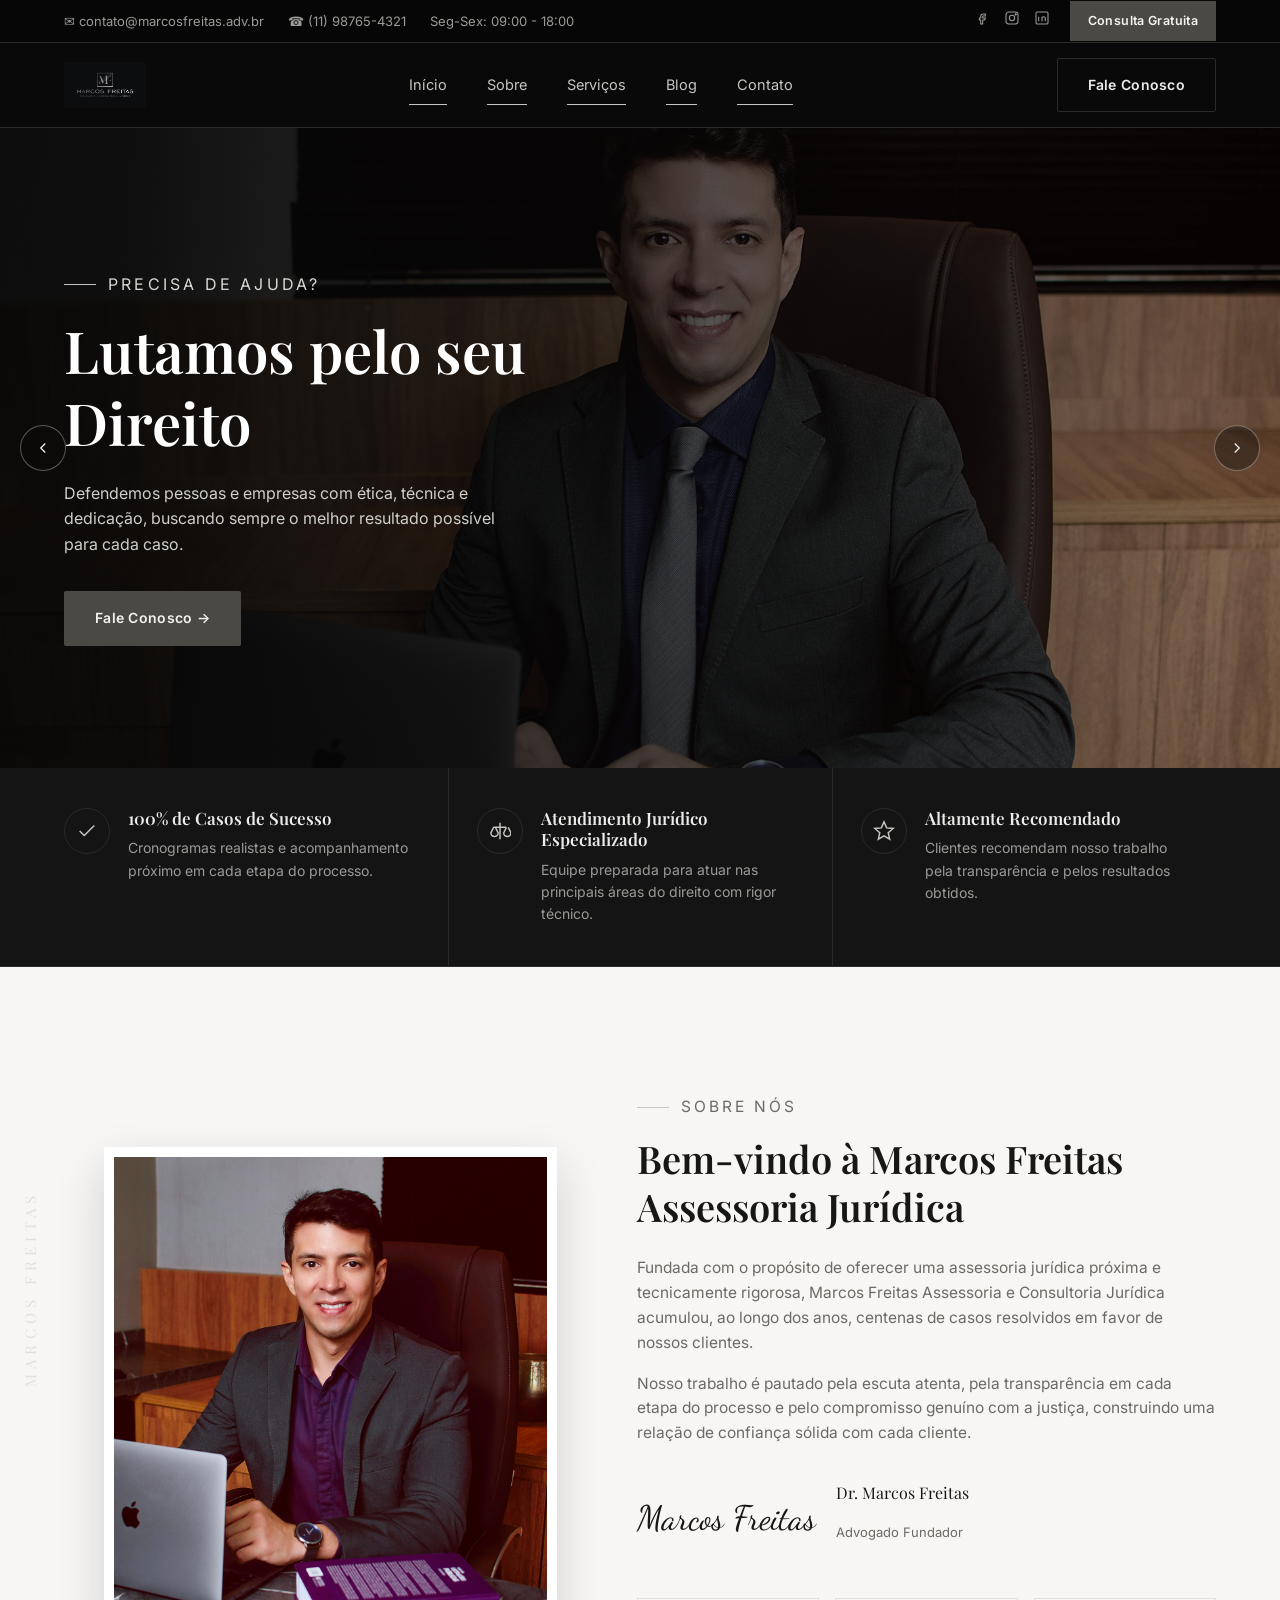
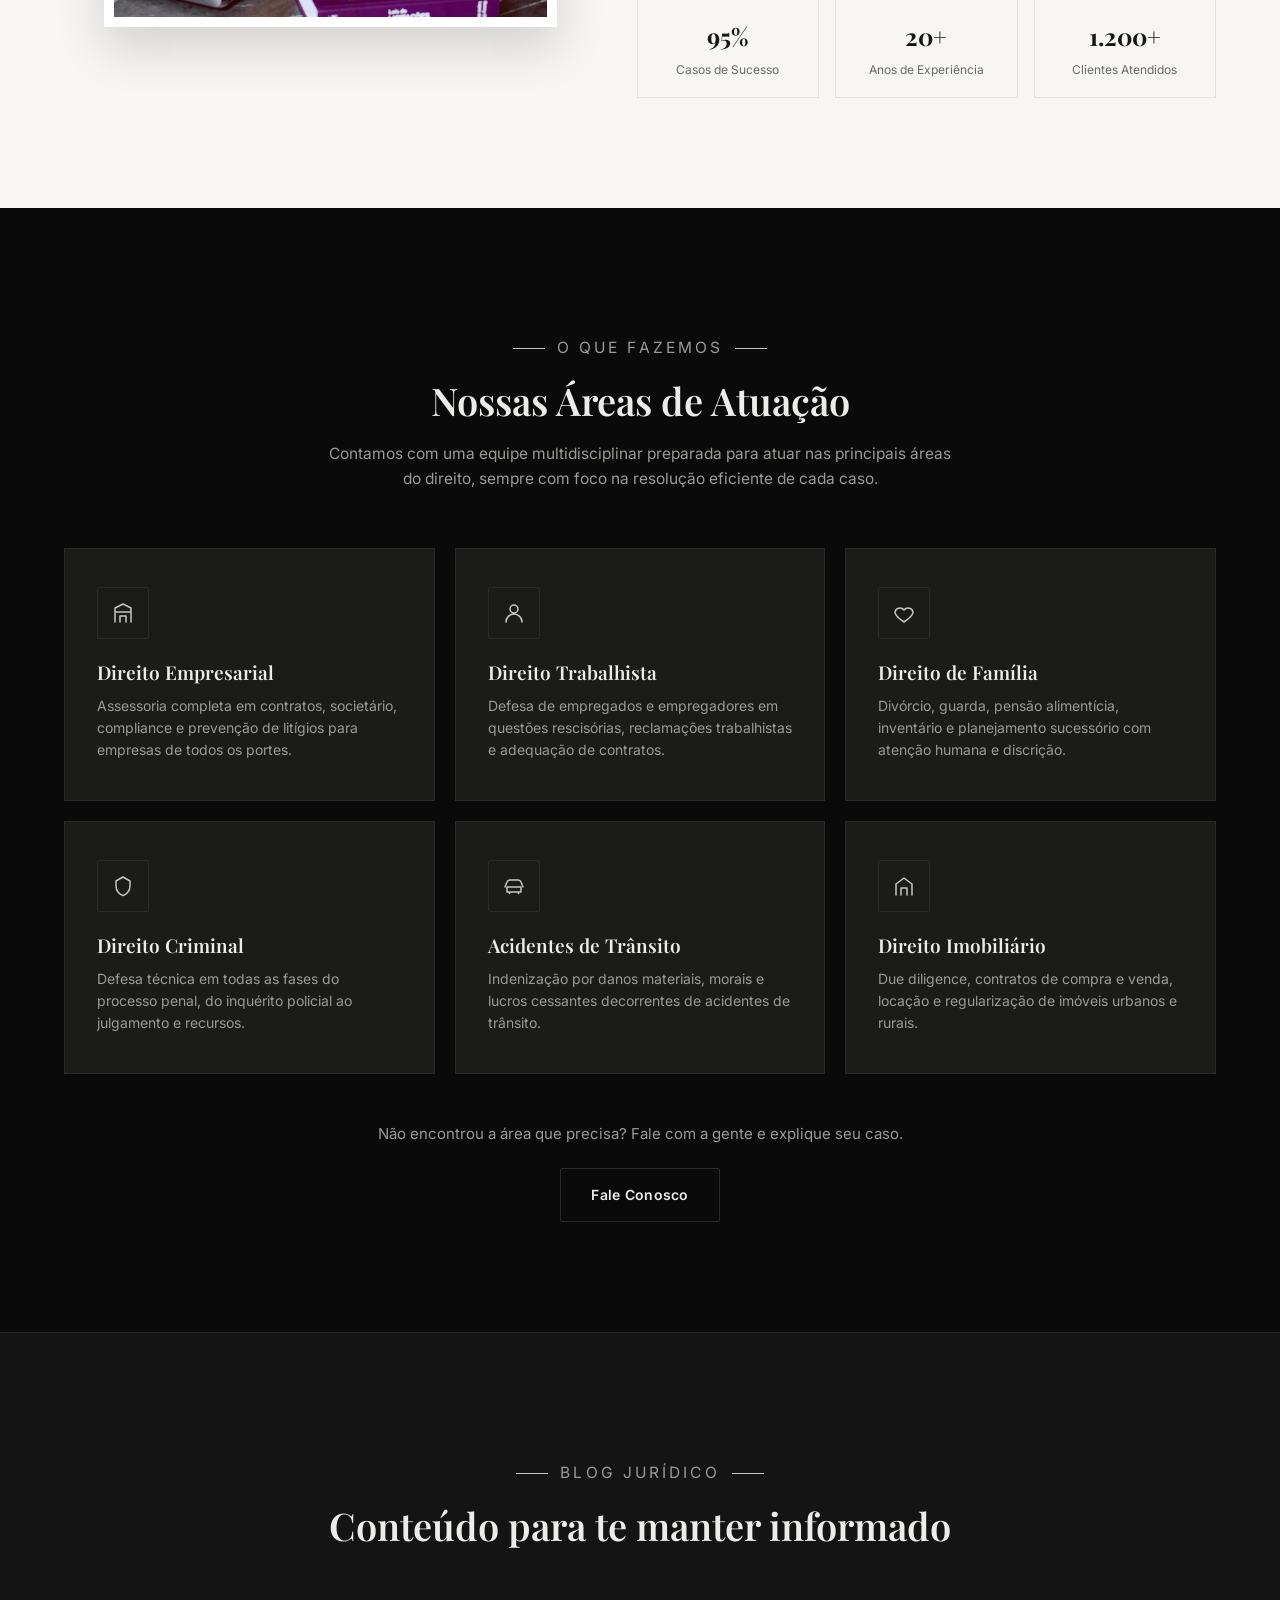
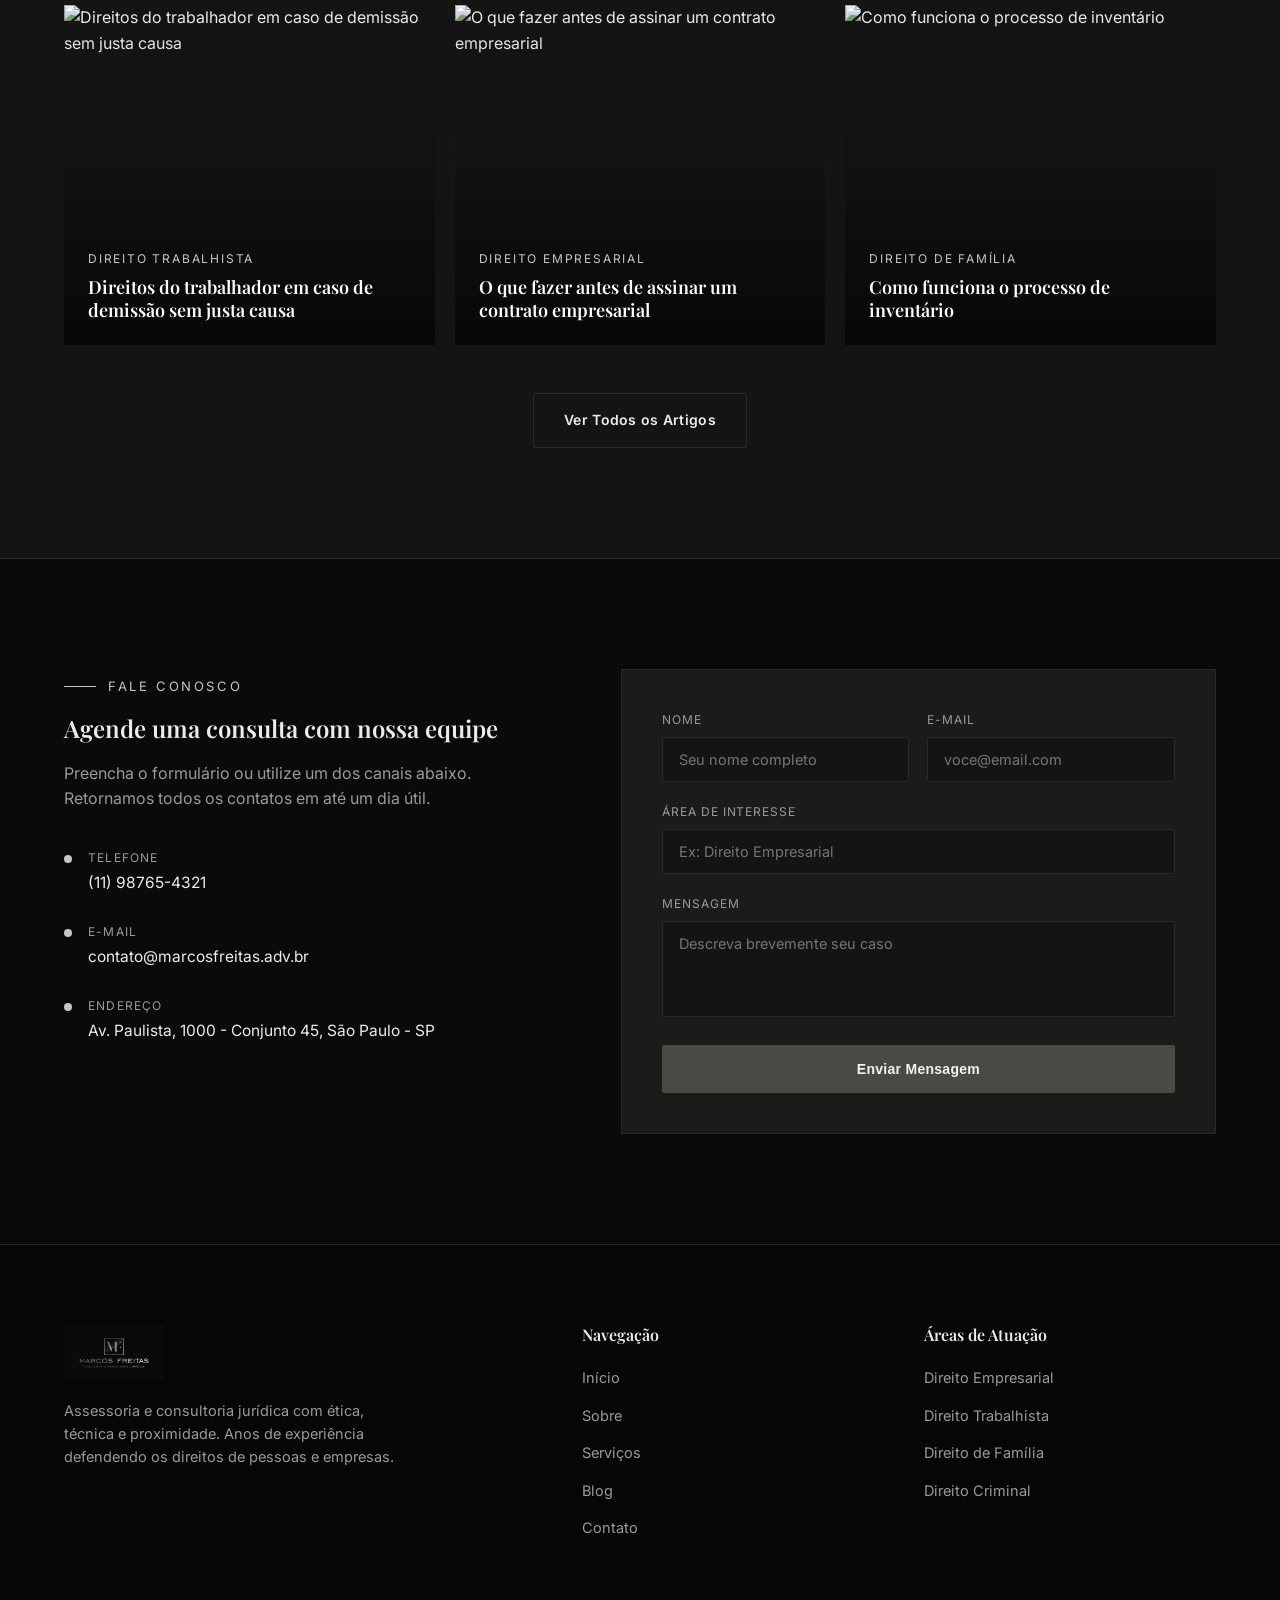
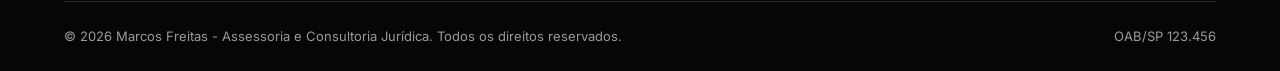
==== index.html @ 01a24aff "Initial commit: site institucional Marcos Freitas em HTML/CSS/JS Landing page, blog com 5 artigos e " ====
<!doctype html>
<html lang="pt-BR">
<head>
<meta charset="UTF-8" />
<meta name="viewport" content="width=device-width, initial-scale=1.0" />
<title>Marcos Freitas | Assessoria e Consultoria Jurídica</title>
<meta name="description" content="Assessoria e consultoria jurídica especializada em direito empresarial, cível e trabalhista, com anos de experiência e compromisso com a justiça." />
<link rel="stylesheet" href="css/style.css" />
</head>
<body>

<div class="topbar">
  <div class="container">
    <div class="topbar-left">
      <span>&#9993; contato@marcosfreitas.adv.br</span>
      <span>&#9742; (11) 98765-4321</span>
      <span>Seg-Sex: 09:00 - 18:00</span>
    </div>
    <div class="topbar-right">
      <div class="topbar-social">
        <a href="#" aria-label="Facebook">
          <svg width="16" height="16" viewBox="0 0 24 24" fill="none" stroke="currentColor" stroke-width="1.6"><path d="M14 9h3V6h-3c-2.2 0-4 1.8-4 4v2H8v3h2v6h3v-6h3l1-3h-4v-2c0-.6.4-1 1-1z"/></svg>
        </a>
        <a href="#" aria-label="Instagram">
          <svg width="16" height="16" viewBox="0 0 24 24" fill="none" stroke="currentColor" stroke-width="1.6"><rect x="3" y="3" width="18" height="18" rx="4"/><circle cx="12" cy="12" r="4"/><circle cx="17.5" cy="6.5" r="1"/></svg>
        </a>
        <a href="#" aria-label="LinkedIn">
          <svg width="16" height="16" viewBox="0 0 24 24" fill="none" stroke="currentColor" stroke-width="1.6"><rect x="3" y="3" width="18" height="18" rx="2"/><path d="M7 10v7M7 7v.01M12 17v-4.5a2.5 2.5 0 015 0V17M12 17v-7"/></svg>
        </a>
      </div>
      <a href="#contato" class="topbar-cta">Consulta Gratuita</a>
    </div>
  </div>
</div>

<header class="navbar">
  <div class="container">
    <a href="index.html" class="brand">
      <img src="images/logo.jpg" alt="Marcos Freitas - Assessoria e Consultoria Jurídica" />
    </a>
    <nav class="nav-links">
      <a href="index.html#inicio">Início</a>
      <a href="index.html#sobre">Sobre</a>
      <a href="index.html#servicos">Serviços</a>
      <a href="blog/index.html">Blog</a>
      <a href="index.html#contato">Contato</a>
    </nav>
    <a href="index.html#contato" class="btn btn-outline">Fale Conosco</a>
    <button class="nav-toggle" aria-label="Abrir menu" aria-expanded="false">
      <svg viewBox="0 0 24 24" width="18" height="18" fill="none" stroke="currentColor" stroke-width="1.8" stroke-linecap="round"><path d="M4 7h16M4 12h16M4 17h16"/></svg>
    </button>
  </div>
  <div class="nav-mobile">
    <a href="index.html#inicio">Início</a>
    <a href="index.html#sobre">Sobre</a>
    <a href="index.html#servicos">Serviços</a>
    <a href="blog/index.html">Blog</a>
    <a href="index.html#contato">Contato</a>
  </div>
</header>

<main>

  <section id="inicio" class="hero">
    <div class="hero-bg" style="background-image:url('images/advogado-hero.jpg');"></div>
    <div class="hero-overlay"></div>
    <div class="container">
      <div class="hero-content">
        <p class="eyebrow">Precisa de ajuda?</p>
        <h1>Lutamos pelo seu Direito</h1>
        <p>Defendemos pessoas e empresas com ética, técnica e dedicação, buscando sempre o melhor resultado possível para cada caso.</p>
        <a href="#contato" class="btn btn-solid">Fale Conosco &#8594;</a>
      </div>
    </div>
    <div class="hero-arrows">
      <button class="hero-arrow" data-scroll="prev" aria-label="Seção anterior">
        <svg width="18" height="18" viewBox="0 0 24 24" fill="none" stroke="currentColor" stroke-width="1.8"><path d="M15 18l-6-6 6-6"/></svg>
      </button>
      <button class="hero-arrow" data-scroll="next" aria-label="Próxima seção">
        <svg width="18" height="18" viewBox="0 0 24 24" fill="none" stroke="currentColor" stroke-width="1.8"><path d="M9 18l6-6-6-6"/></svg>
      </button>
    </div>
  </section>

  <section class="features">
    <div class="container">
      <div class="feature-item">
        <span class="feature-icon">
          <svg width="22" height="22" viewBox="0 0 24 24" fill="none" stroke="currentColor" stroke-width="1.6"><path d="M20 6L9 17l-5-5"/></svg>
        </span>
        <div>
          <h3>100% de Casos de Sucesso</h3>
          <p>Cronogramas realistas e acompanhamento próximo em cada etapa do processo.</p>
        </div>
      </div>
      <div class="feature-item">
        <span class="feature-icon">
          <svg width="22" height="22" viewBox="0 0 24 24" fill="none" stroke="currentColor" stroke-width="1.6"><path d="M12 3v18M5 8l-3 6a4 4 0 008 0l-3-6M19 8l-3 6a4 4 0 008 0l-3-6M5 8h14"/></svg>
        </span>
        <div>
          <h3>Atendimento Jurídico Especializado</h3>
          <p>Equipe preparada para atuar nas principais áreas do direito com rigor técnico.</p>
        </div>
      </div>
      <div class="feature-item">
        <span class="feature-icon">
          <svg width="22" height="22" viewBox="0 0 24 24" fill="none" stroke="currentColor" stroke-width="1.6"><path d="M12 17.3l-6.2 3.6 1.6-7-5.4-4.7 7.1-.6L12 2l2.9 6.6 7.1.6-5.4 4.7 1.6 7z"/></svg>
        </span>
        <div>
          <h3>Altamente Recomendado</h3>
          <p>Clientes recomendam nosso trabalho pela transparência e pelos resultados obtidos.</p>
        </div>
      </div>
    </div>
  </section>

  <section id="sobre" class="about">
    <div class="container">
      <div class="about-media">
        <span class="rotated-name">Marcos Freitas</span>
        <figure>
          <img src="images/advogado-sobre.jpg" alt="Dr. Marcos Freitas em seu escritório" />
        </figure>
      </div>
      <div class="about-copy">
        <div class="section-head on-light">
          <p class="eyebrow">Sobre Nós</p>
          <h2>Bem-vindo à Marcos Freitas Assessoria Jurídica</h2>
        </div>
        <p>Fundada com o propósito de oferecer uma assessoria jurídica próxima e tecnicamente rigorosa, Marcos Freitas Assessoria e Consultoria Jurídica acumulou, ao longo dos anos, centenas de casos resolvidos em favor de nossos clientes.</p>
        <p>Nosso trabalho é pautado pela escuta atenta, pela transparência em cada etapa do processo e pelo compromisso genuíno com a justiça, construindo uma relação de confiança sólida com cada cliente.</p>

        <div class="about-signature">
          <span class="script">Marcos Freitas</span>
          <div class="name-role">
            <p>Dr. Marcos Freitas</p>
            <p>Advogado Fundador</p>
          </div>
        </div>

        <div class="about-stats">
          <div class="stat">
            <strong>95%</strong>
            <span>Casos de Sucesso</span>
          </div>
          <div class="stat">
            <strong>20+</strong>
            <span>Anos de Experiência</span>
          </div>
          <div class="stat">
            <strong>1.200+</strong>
            <span>Clientes Atendidos</span>
          </div>
        </div>
      </div>
    </div>
  </section>

  <section id="servicos" class="services">
    <div class="container">
      <div class="section-head center">
        <p class="eyebrow center">O Que Fazemos</p>
        <h2>Nossas Áreas de Atuação</h2>
        <p>Contamos com uma equipe multidisciplinar preparada para atuar nas principais áreas do direito, sempre com foco na resolução eficiente de cada caso.</p>
      </div>

      <div class="services-grid">
        <div class="service-card">
          <span class="service-icon">
            <svg width="24" height="24" viewBox="0 0 24 24" fill="none" stroke="currentColor" stroke-width="1.5" stroke-linecap="round" stroke-linejoin="round"><path d="M4 21V7l8-4 8 4v14M9 21v-6h6v6M4 11h16"/></svg>
          </span>
          <h3>Direito Empresarial</h3>
          <p>Assessoria completa em contratos, societário, compliance e prevenção de litígios para empresas de todos os portes.</p>
        </div>
        <div class="service-card">
          <span class="service-icon">
            <svg width="24" height="24" viewBox="0 0 24 24" fill="none" stroke="currentColor" stroke-width="1.5" stroke-linecap="round" stroke-linejoin="round"><path d="M12 12a4 4 0 100-8 4 4 0 000 8zM4 21c0-4.4 3.6-8 8-8s8 3.6 8 8"/></svg>
          </span>
          <h3>Direito Trabalhista</h3>
          <p>Defesa de empregados e empregadores em questões rescisórias, reclamações trabalhistas e adequação de contratos.</p>
        </div>
        <div class="service-card">
          <span class="service-icon">
            <svg width="24" height="24" viewBox="0 0 24 24" fill="none" stroke="currentColor" stroke-width="1.5" stroke-linecap="round" stroke-linejoin="round"><path d="M12 21s-7-4.5-9-9a5 5 0 019-3 5 5 0 019 3c-2 4.5-9 9-9 9z"/></svg>
          </span>
          <h3>Direito de Família</h3>
          <p>Divórcio, guarda, pensão alimentícia, inventário e planejamento sucessório com atenção humana e discrição.</p>
        </div>
        <div class="service-card">
          <span class="service-icon">
            <svg width="24" height="24" viewBox="0 0 24 24" fill="none" stroke="currentColor" stroke-width="1.5" stroke-linecap="round" stroke-linejoin="round"><path d="M12 3l7 4v5c0 5-3.5 8.5-7 9.5C8.5 20.5 5 17 5 12V7l7-4z"/></svg>
          </span>
          <h3>Direito Criminal</h3>
          <p>Defesa técnica em todas as fases do processo penal, do inquérito policial ao julgamento e recursos.</p>
        </div>
        <div class="service-card">
          <span class="service-icon">
            <svg width="24" height="24" viewBox="0 0 24 24" fill="none" stroke="currentColor" stroke-width="1.5" stroke-linecap="round" stroke-linejoin="round"><path d="M3 13l2-5a3 3 0 013-2h8a3 3 0 013 2l2 5M5 13h14v5H5v-5zM7.5 18v1.5M16.5 18v1.5"/></svg>
          </span>
          <h3>Acidentes de Trânsito</h3>
          <p>Indenização por danos materiais, morais e lucros cessantes decorrentes de acidentes de trânsito.</p>
        </div>
        <div class="service-card">
          <span class="service-icon">
            <svg width="24" height="24" viewBox="0 0 24 24" fill="none" stroke="currentColor" stroke-width="1.5" stroke-linecap="round" stroke-linejoin="round"><path d="M4 21V10l8-6 8 6v11M9 21v-7h6v7"/></svg>
          </span>
          <h3>Direito Imobiliário</h3>
          <p>Due diligence, contratos de compra e venda, locação e regularização de imóveis urbanos e rurais.</p>
        </div>
      </div>

      <div class="services-footer">
        <p>Não encontrou a área que precisa? Fale com a gente e explique seu caso.</p>
        <a href="#contato" class="btn btn-outline">Fale Conosco</a>
      </div>
    </div>
  </section>

  <section class="gallery">
    <div class="container">
      <div class="section-head center">
        <p class="eyebrow center">Blog Jurídico</p>
        <h2>Conteúdo para te manter informado</h2>
      </div>

      <div class="gallery-grid">
        <a class="gallery-tile" href="blog/direitos-do-trabalhador-em-caso-de-demissao-sem-justa-causa.html">
          <img src="https://images.unsplash.com/photo-1521791136064-7986c2920216?q=80&w=800&auto=format&fit=crop" alt="Direitos do trabalhador em caso de demissão sem justa causa" />
          <div class="gallery-overlay">
            <span>Direito Trabalhista</span>
            <h3>Direitos do trabalhador em caso de demissão sem justa causa</h3>
          </div>
        </a>
        <a class="gallery-tile" href="blog/o-que-fazer-antes-de-assinar-um-contrato-empresarial.html">
          <img src="https://images.unsplash.com/photo-1554224155-6726b3ff858f?q=80&w=800&auto=format&fit=crop" alt="O que fazer antes de assinar um contrato empresarial" />
          <div class="gallery-overlay">
            <span>Direito Empresarial</span>
            <h3>O que fazer antes de assinar um contrato empresarial</h3>
          </div>
        </a>
        <a class="gallery-tile" href="blog/como-funciona-o-processo-de-inventario.html">
          <img src="https://images.unsplash.com/photo-1450101499163-c8848c66ca85?q=80&w=800&auto=format&fit=crop" alt="Como funciona o processo de inventário" />
          <div class="gallery-overlay">
            <span>Direito de Família</span>
            <h3>Como funciona o processo de inventário</h3>
          </div>
        </a>
      </div>

      <div class="gallery-footer">
        <a href="blog/index.html" class="btn btn-outline">Ver Todos os Artigos</a>
      </div>
    </div>
  </section>

  <section id="contato" class="contact">
    <div class="container">
      <div>
        <p class="eyebrow">Fale Conosco</p>
        <h2>Agende uma consulta com nossa equipe</h2>
        <p style="margin-top:18px;color:var(--muted);max-width:420px;">Preencha o formulário ou utilize um dos canais abaixo. Retornamos todos os contatos em até um dia útil.</p>

        <ul class="contact-info-list">
          <li>
            <span class="dot"></span>
            <div>
              <span class="label">Telefone</span>
              <span class="value">(11) 98765-4321</span>
            </div>
          </li>
          <li>
            <span class="dot"></span>
            <div>
              <span class="label">E-mail</span>
              <span class="value">contato@marcosfreitas.adv.br</span>
            </div>
          </li>
          <li>
            <span class="dot"></span>
            <div>
              <span class="label">Endereço</span>
              <span class="value">Av. Paulista, 1000 - Conjunto 45, São Paulo - SP</span>
            </div>
          </li>
        </ul>
      </div>

      <div class="contact-form">
        <form>
          <div class="form-row">
            <div class="field">
              <label for="nome">Nome</label>
              <input id="nome" name="nome" type="text" required placeholder="Seu nome completo" />
            </div>
            <div class="field">
              <label for="email">E-mail</label>
              <input id="email" name="email" type="email" required placeholder="voce@email.com" />
            </div>
          </div>
          <div class="field">
            <label for="assunto">Área de interesse</label>
            <input id="assunto" name="assunto" type="text" placeholder="Ex: Direito Empresarial" />
          </div>
          <div class="field">
            <label for="mensagem">Mensagem</label>
            <textarea id="mensagem" name="mensagem" rows="4" required placeholder="Descreva brevemente seu caso"></textarea>
          </div>
          <button type="submit" class="btn btn-solid">Enviar Mensagem</button>
          <p class="form-note"></p>
        </form>
      </div>
    </div>
  </section>

</main>

<footer class="site-footer">
  <div class="container">
    <div class="footer-grid">
      <div class="footer-brand">
        <img src="images/logo.jpg" alt="Marcos Freitas - Assessoria e Consultoria Jurídica" />
        <p>Assessoria e consultoria jurídica com ética, técnica e proximidade. Anos de experiência defendendo os direitos de pessoas e empresas.</p>
      </div>
      <div class="footer-col">
        <h4>Navegação</h4>
        <ul>
          <li><a href="index.html#inicio">Início</a></li>
          <li><a href="index.html#sobre">Sobre</a></li>
          <li><a href="index.html#servicos">Serviços</a></li>
          <li><a href="blog/index.html">Blog</a></li>
          <li><a href="index.html#contato">Contato</a></li>
        </ul>
      </div>
      <div class="footer-col">
        <h4>Áreas de Atuação</h4>
        <ul>
          <li><a href="index.html#servicos">Direito Empresarial</a></li>
          <li><a href="index.html#servicos">Direito Trabalhista</a></li>
          <li><a href="index.html#servicos">Direito de Família</a></li>
          <li><a href="index.html#servicos">Direito Criminal</a></li>
        </ul>
      </div>
    </div>
    <div class="footer-bottom">
      <p>&copy; <span id="year"></span> Marcos Freitas - Assessoria e Consultoria Jurídica. Todos os direitos reservados.</p>
      <p>OAB/SP 123.456</p>
    </div>
  </div>
</footer>

<script src="js/main.js"></script>
<script>document.getElementById("year").textContent = new Date().getFullYear();</script>
</body>
</html>
---- css/style.css ----
/* ============================================
   Marcos Freitas — Assessoria e Consultoria Jurídica
   Stylesheet
   ============================================ */

@import url("https://fonts.googleapis.com/css2?family=Playfair+Display:ital,wght@0,500;0,600;0,700;1,500&family=Inter:wght@400;500;600;700&family=Dancing+Script:wght@600&display=swap");

:root {
  --bg: #0a0a0a;
  --bg-panel: #141414;
  --bg-card: #1b1b1a;
  --bg-light: #f7f6f4;
  --bg-light-alt: #efeeea;
  --text: #ececea;
  --text-dark: #171716;
  --muted: #9a9a96;
  --muted-dark: #6b6a65;
  --border: #2a2a28;
  --border-light: #e2e0da;
  --btn-bg: #4a4944;
  --btn-bg-hover: #5c5b54;
  --btn-text: #f4f3f0;
  --accent: #c7c6c0;
  --serif: "Playfair Display", Georgia, serif;
  --sans: "Inter", Arial, Helvetica, sans-serif;
  --script: "Dancing Script", cursive;
  --container: 1200px;
}

* {
  box-sizing: border-box;
}

html {
  scroll-behavior: smooth;
}

body {
  margin: 0;
  background: var(--bg);
  color: var(--text);
  font-family: var(--sans);
  font-size: 16px;
  line-height: 1.6;
  -webkit-font-smoothing: antialiased;
}

img {
  max-width: 100%;
  display: block;
}

a {
  color: inherit;
  text-decoration: none;
}

ul {
  list-style: none;
  margin: 0;
  padding: 0;
}

h1, h2, h3, h4 {
  font-family: var(--serif);
  font-weight: 600;
  line-height: 1.25;
  margin: 0;
}

p {
  margin: 0;
}

.container {
  width: 100%;
  max-width: var(--container);
  margin: 0 auto;
  padding: 0 24px;
}

section {
  position: relative;
}

.eyebrow {
  display: inline-flex;
  align-items: center;
  gap: 12px;
  font-size: 13px;
  letter-spacing: 0.2em;
  text-transform: uppercase;
  color: var(--accent);
  margin-bottom: 16px;
}

.eyebrow::before {
  content: "";
  width: 32px;
  height: 1px;
  background: var(--accent);
}

.eyebrow.center {
  justify-content: center;
}

.eyebrow.center::after {
  content: "";
  width: 32px;
  height: 1px;
  background: var(--accent);
}

.section-head {
  max-width: 640px;
  margin-bottom: 56px;
}

.section-head.center {
  margin-left: auto;
  margin-right: auto;
  text-align: center;
}

.section-head h2 {
  font-size: clamp(28px, 4vw, 38px);
  color: inherit;
}

.section-head p {
  margin-top: 18px;
  color: var(--muted);
  font-size: 15.5px;
}

.section-head.on-light p {
  color: var(--muted-dark);
}

/* ---------- Buttons ---------- */

.btn {
  display: inline-flex;
  align-items: center;
  gap: 10px;
  padding: 15px 30px;
  font-size: 14px;
  font-weight: 600;
  letter-spacing: 0.02em;
  border-radius: 2px;
  border: 1px solid transparent;
  cursor: pointer;
  transition: background-color 0.2s ease, color 0.2s ease, border-color 0.2s ease;
  white-space: nowrap;
}

.btn-solid {
  background: var(--btn-bg);
  color: var(--btn-text);
}

.btn-solid:hover {
  background: var(--btn-bg-hover);
}

.btn-outline {
  background: transparent;
  border-color: var(--border);
  color: var(--text);
}

.btn-outline:hover {
  border-color: var(--accent);
  color: var(--accent);
}

.btn-outline.on-light {
  border-color: var(--border-light);
  color: var(--text-dark);
}

.btn-outline.on-light:hover {
  border-color: var(--muted-dark);
}

/* ---------- Utility bar ---------- */

.topbar {
  background: #060606;
  border-bottom: 1px solid var(--border);
  font-size: 13px;
  color: var(--muted);
}

.topbar .container {
  display: flex;
  align-items: center;
  justify-content: space-between;
  height: 42px;
  gap: 16px;
}

.topbar-left {
  display: flex;
  align-items: center;
  gap: 24px;
}

.topbar-left span {
  display: inline-flex;
  align-items: center;
  gap: 8px;
}

.topbar-right {
  display: flex;
  align-items: center;
  gap: 20px;
}

.topbar-social {
  display: flex;
  align-items: center;
  gap: 14px;
}

.topbar-social a {
  color: var(--muted);
  transition: color 0.2s ease;
}

.topbar-social a:hover {
  color: var(--accent);
}

.topbar-cta {
  background: var(--btn-bg);
  color: var(--btn-text);
  font-weight: 600;
  padding: 10px 18px;
  font-size: 12.5px;
  letter-spacing: 0.03em;
}

.topbar-cta:hover {
  background: var(--btn-bg-hover);
}

@media (max-width: 860px) {
  .topbar-left span:nth-child(3) {
    display: none;
  }
}

@media (max-width: 640px) {
  .topbar {
    display: none;
  }
}

/* ---------- Navbar ---------- */

.navbar {
  position: sticky;
  top: 0;
  z-index: 100;
  background: rgba(10, 10, 10, 0.92);
  backdrop-filter: blur(6px);
  border-bottom: 1px solid var(--border);
}

.navbar .container {
  display: flex;
  align-items: center;
  justify-content: space-between;
  height: 84px;
}

.brand img {
  height: 46px;
  width: auto;
  mix-blend-mode: screen;
}

.nav-links {
  display: flex;
  align-items: center;
  gap: 40px;
}

.nav-links a {
  font-size: 14.5px;
  color: var(--text);
  padding: 6px 0;
  position: relative;
  transition: color 0.2s ease;
}

.nav-links a::after {
  content: "";
  position: absolute;
  left: 0;
  bottom: -2px;
  width: 0;
  height: 1px;
  background: var(--accent);
  transition: width 0.2s ease;
}

.nav-links a:hover {
  color: var(--accent);
}

.nav-links a:hover::after,
.nav-links a.active::after {
  width: 100%;
}

.nav-links a.active {
  color: var(--accent);
}

.nav-toggle {
  display: none;
  background: transparent;
  border: 1px solid var(--border);
  border-radius: 2px;
  width: 44px;
  height: 44px;
  color: var(--text);
  cursor: pointer;
  align-items: center;
  justify-content: center;
}

.nav-mobile {
  display: none;
  flex-direction: column;
  border-top: 1px solid var(--border);
  background: var(--bg);
}

.nav-mobile.open {
  display: flex;
}

.nav-mobile a {
  padding: 16px 24px;
  border-bottom: 1px solid var(--border);
  font-size: 15px;
  color: var(--text);
}

.nav-mobile a:hover {
  color: var(--accent);
  background: var(--bg-panel);
}

@media (max-width: 900px) {
  .nav-links,
  .navbar .btn {
    display: none;
  }

  .nav-toggle {
    display: inline-flex;
  }
}

/* ---------- Hero ---------- */

.hero {
  position: relative;
  min-height: 640px;
  display: flex;
  align-items: center;
  background: #0a0a0a;
  overflow: hidden;
}

.hero-bg {
  position: absolute;
  inset: 0;
  background-size: cover;
  background-position: center 20%;
  filter: grayscale(0.4);
}

.hero-overlay {
  position: absolute;
  inset: 0;
  background: linear-gradient(90deg, rgba(6, 6, 6, 0.94) 10%, rgba(6, 6, 6, 0.72) 48%, rgba(6, 6, 6, 0.3) 100%);
}

.hero-content {
  position: relative;
  z-index: 2;
  max-width: 620px;
  padding: 100px 0;
}

.hero-content .eyebrow {
  color: #d8d7d2;
}

.hero-content h1 {
  font-size: clamp(36px, 5.5vw, 58px);
  color: #ffffff;
}

.hero-content p {
  margin-top: 22px;
  color: #cfcfca;
  font-size: 16px;
  max-width: 460px;
}

.hero-content .btn {
  margin-top: 34px;
}

.hero-arrows {
  position: absolute;
  z-index: 3;
  top: 50%;
  transform: translateY(-50%);
  width: 100%;
  display: flex;
  justify-content: space-between;
  padding: 0 20px;
  pointer-events: none;
}

.hero-arrow {
  pointer-events: all;
  width: 46px;
  height: 46px;
  border-radius: 50%;
  border: 1px solid rgba(237, 236, 234, 0.35);
  background: rgba(10, 10, 10, 0.35);
  color: #ececea;
  display: flex;
  align-items: center;
  justify-content: center;
  cursor: pointer;
  transition: border-color 0.2s ease, background-color 0.2s ease;
}

.hero-arrow:hover {
  border-color: var(--accent);
  background: rgba(10, 10, 10, 0.6);
}

@media (max-width: 640px) {
  .hero-arrows {
    display: none;
  }

  .hero-content {
    padding: 72px 0;
  }
}

/* ---------- Feature strip ---------- */

.features {
  background: var(--bg-panel);
  border-bottom: 1px solid var(--border);
}

.features .container {
  display: grid;
  grid-template-columns: repeat(3, 1fr);
}

.feature-item {
  display: flex;
  align-items: flex-start;
  gap: 18px;
  padding: 40px 28px;
  border-left: 1px solid var(--border);
}

.feature-item:first-child {
  border-left: none;
  padding-left: 0;
}

.feature-icon {
  flex-shrink: 0;
  width: 46px;
  height: 46px;
  border-radius: 50%;
  border: 1px solid var(--border);
  display: flex;
  align-items: center;
  justify-content: center;
  color: var(--accent);
}

.feature-item h3 {
  font-size: 17px;
  color: var(--text);
}

.feature-item p {
  margin-top: 8px;
  font-size: 14px;
  color: var(--muted);
}

@media (max-width: 860px) {
  .features .container {
    grid-template-columns: 1fr;
    gap: 8px;
  }

  .feature-item {
    border-left: none;
    border-top: 1px solid var(--border);
    padding: 28px 0;
  }

  .feature-item:first-child {
    border-top: none;
  }
}

/* ---------- About ---------- */

.about {
  background: var(--bg-light);
  color: var(--text-dark);
  padding: 110px 0;
}

.about .container {
  display: grid;
  grid-template-columns: 0.85fr 1fr;
  gap: 80px;
  align-items: center;
}

.about-media {
  position: relative;
}

.about-media .rotated-name {
  position: absolute;
  left: -34px;
  top: 50%;
  transform: translateY(-50%) rotate(-90deg);
  transform-origin: left center;
  font-family: var(--serif);
  font-size: 15px;
  letter-spacing: 0.35em;
  text-transform: uppercase;
  color: var(--border-light);
  white-space: nowrap;
}

.about-media figure {
  margin: 0 0 0 40px;
  position: relative;
  border: 10px solid #ffffff;
  box-shadow: 0 20px 45px rgba(20, 20, 18, 0.16);
}

.about-media img {
  width: 100%;
  height: 460px;
  object-fit: cover;
  object-position: 50% 15%;
}

.about-copy .section-head {
  margin-bottom: 26px;
}

.about-copy p {
  color: var(--muted-dark);
  font-size: 15.5px;
  margin-bottom: 16px;
}

.about-signature {
  margin-top: 34px;
  display: flex;
  align-items: center;
  gap: 20px;
}

.about-signature .script {
  font-family: var(--script);
  font-size: 34px;
  color: var(--text-dark);
}

.about-signature .name-role p:first-child {
  font-family: var(--serif);
  font-size: 16px;
  color: var(--text-dark);
}

.about-signature .name-role p:last-child {
  font-size: 13px;
  color: var(--muted-dark);
  margin-top: 2px;
}

.about-stats {
  margin-top: 40px;
  display: grid;
  grid-template-columns: repeat(3, 1fr);
  gap: 16px;
}

.about-stats .stat {
  border: 1px solid var(--border-light);
  padding: 18px 12px;
  text-align: center;
}

.about-stats .stat strong {
  display: block;
  font-family: var(--serif);
  font-size: 24px;
  color: var(--text-dark);
}

.about-stats .stat span {
  display: block;
  font-size: 12px;
  margin-top: 4px;
  color: var(--muted-dark);
}

@media (max-width: 900px) {
  .about .container {
    grid-template-columns: 1fr;
    gap: 48px;
  }

  .about-media .rotated-name {
    display: none;
  }

  .about-media figure {
    margin-left: 0;
  }
}

/* ---------- Practice areas ---------- */

.services {
  background: var(--bg);
  padding: 110px 0;
}

.services-grid {
  display: grid;
  grid-template-columns: repeat(3, 1fr);
  gap: 20px;
}

.service-card {
  background: var(--bg-card);
  border: 1px solid var(--border);
  padding: 38px 32px;
  transition: border-color 0.2s ease, transform 0.2s ease;
}

.service-card:hover {
  border-color: var(--accent);
  transform: translateY(-4px);
}

.service-icon {
  width: 52px;
  height: 52px;
  border: 1px solid var(--border);
  border-radius: 2px;
  display: flex;
  align-items: center;
  justify-content: center;
  color: var(--accent);
  margin-bottom: 22px;
}

.service-card h3 {
  font-size: 19px;
  color: var(--text);
}

.service-card p {
  margin-top: 10px;
  font-size: 14px;
  color: var(--muted);
}

.services-footer {
  margin-top: 48px;
  text-align: center;
}

.services-footer p {
  color: var(--muted);
  margin-bottom: 22px;
  font-size: 15px;
}

@media (max-width: 900px) {
  .services-grid {
    grid-template-columns: repeat(2, 1fr);
  }
}

@media (max-width: 640px) {
  .services-grid {
    grid-template-columns: 1fr;
  }
}

/* ---------- Blog / Cases gallery ---------- */

.gallery {
  background: var(--bg-panel);
  padding: 110px 0;
  border-top: 1px solid var(--border);
  border-bottom: 1px solid var(--border);
}

.gallery-grid {
  display: grid;
  grid-template-columns: repeat(3, 1fr);
  gap: 20px;
}

.gallery-tile {
  position: relative;
  height: 340px;
  overflow: hidden;
  filter: grayscale(0.5);
  transition: filter 0.3s ease;
}

.gallery-tile:hover {
  filter: grayscale(0);
}

.gallery-tile img {
  width: 100%;
  height: 100%;
  object-fit: cover;
  transition: transform 0.5s ease;
}

.gallery-tile:hover img {
  transform: scale(1.06);
}

.gallery-overlay {
  position: absolute;
  inset: 0;
  background: linear-gradient(to top, rgba(6, 6, 6, 0.92) 0%, rgba(6, 6, 6, 0.15) 55%, transparent 100%);
  display: flex;
  flex-direction: column;
  justify-content: flex-end;
  padding: 24px;
}

.gallery-overlay span {
  font-size: 12px;
  text-transform: uppercase;
  letter-spacing: 0.15em;
  color: var(--accent);
}

.gallery-overlay h3 {
  margin-top: 8px;
  font-size: 18px;
  color: #ffffff;
}

.gallery-footer {
  margin-top: 48px;
  text-align: center;
}

@media (max-width: 900px) {
  .gallery-grid {
    grid-template-columns: 1fr;
  }
}

/* ---------- Contact ---------- */

.contact {
  background: var(--bg);
  padding: 110px 0;
}

.contact .container {
  display: grid;
  grid-template-columns: 0.9fr 1.1fr;
  gap: 70px;
}

.contact-info-list {
  margin-top: 36px;
  display: flex;
  flex-direction: column;
  gap: 26px;
}

.contact-info-list li {
  display: flex;
  align-items: flex-start;
  gap: 16px;
}

.contact-info-list .dot {
  margin-top: 7px;
  width: 8px;
  height: 8px;
  border-radius: 50%;
  background: var(--accent);
  flex-shrink: 0;
}

.contact-info-list span.label {
  display: block;
  font-size: 12px;
  text-transform: uppercase;
  letter-spacing: 0.1em;
  color: var(--muted);
}

.contact-info-list span.value {
  display: block;
  margin-top: 4px;
  color: var(--text);
  font-size: 15.5px;
}

.contact-form {
  background: var(--bg-card);
  border: 1px solid var(--border);
  padding: 40px;
}

.form-row {
  display: grid;
  grid-template-columns: 1fr 1fr;
  gap: 18px;
}

.field {
  margin-bottom: 20px;
}

.field label {
  display: block;
  font-size: 12px;
  text-transform: uppercase;
  letter-spacing: 0.08em;
  color: var(--muted);
  margin-bottom: 8px;
}

.field input,
.field textarea {
  width: 100%;
  background: var(--bg-panel);
  border: 1px solid var(--border);
  color: var(--text);
  padding: 13px 16px;
  font-family: var(--sans);
  font-size: 14.5px;
  border-radius: 2px;
}

.field input:focus,
.field textarea:focus {
  outline: none;
  border-color: var(--accent);
}

.field textarea {
  resize: none;
}

.contact-form .btn {
  width: 100%;
  justify-content: center;
}

.form-note {
  margin-top: 14px;
  font-size: 13px;
  color: var(--muted);
  text-align: center;
  display: none;
}

.form-note.visible {
  display: block;
}

@media (max-width: 900px) {
  .contact .container {
    grid-template-columns: 1fr;
    gap: 48px;
  }
}

@media (max-width: 560px) {
  .form-row {
    grid-template-columns: 1fr;
  }
}

/* ---------- Footer ---------- */

.site-footer {
  background: #060606;
  border-top: 1px solid var(--border);
  padding: 80px 0 0;
}

.footer-grid {
  display: grid;
  grid-template-columns: 1.6fr 1fr 1fr;
  gap: 50px;
  padding-bottom: 60px;
}

.footer-brand img {
  height: 56px;
  width: auto;
  mix-blend-mode: screen;
  margin-bottom: 18px;
}

.footer-brand p {
  color: var(--muted);
  font-size: 14.5px;
  max-width: 340px;
}

.footer-col h4 {
  font-size: 16px;
  color: var(--text);
  margin-bottom: 20px;
}

.footer-col ul {
  display: flex;
  flex-direction: column;
  gap: 12px;
}

.footer-col a {
  color: var(--muted);
  font-size: 14.5px;
  transition: color 0.2s ease;
}

.footer-col a:hover {
  color: var(--accent);
}

.footer-bottom {
  border-top: 1px solid var(--border);
  padding: 24px 0;
  display: flex;
  align-items: center;
  justify-content: space-between;
  gap: 16px;
  font-size: 13px;
  color: var(--muted);
}

@media (max-width: 860px) {
  .footer-grid {
    grid-template-columns: 1fr;
    gap: 36px;
  }

  .footer-bottom {
    flex-direction: column;
    text-align: center;
  }
}

/* ---------- Page header (inner pages) ---------- */

.page-header {
  background: var(--bg-panel);
  border-bottom: 1px solid var(--border);
  padding: 64px 0;
  text-align: center;
}

.page-header .breadcrumb {
  font-size: 13px;
  color: var(--muted);
  letter-spacing: 0.05em;
  text-transform: uppercase;
}

.page-header .breadcrumb a {
  color: var(--muted);
}

.page-header .breadcrumb a:hover {
  color: var(--accent);
}

.page-header h1 {
  margin-top: 14px;
  font-size: clamp(30px, 4.5vw, 42px);
  color: #fff;
}

/* ---------- Blog grid ---------- */

.blog-section {
  padding: 90px 0;
  background: var(--bg);
}

.post-grid {
  display: grid;
  grid-template-columns: repeat(3, 1fr);
  gap: 26px;
}

.post-card {
  display: flex;
  flex-direction: column;
  background: var(--bg-card);
  border: 1px solid var(--border);
  overflow: hidden;
  transition: border-color 0.2s ease;
}

.post-card:hover {
  border-color: var(--accent);
}

.post-card .thumb {
  height: 200px;
  overflow: hidden;
  filter: grayscale(0.35);
}

.post-card .thumb img {
  width: 100%;
  height: 100%;
  object-fit: cover;
  transition: transform 0.5s ease;
}

.post-card:hover .thumb img {
  transform: scale(1.05);
}

.post-card .body {
  padding: 26px;
  display: flex;
  flex-direction: column;
  flex: 1;
}

.post-meta {
  display: flex;
  align-items: center;
  gap: 10px;
  font-size: 12px;
  text-transform: uppercase;
  letter-spacing: 0.08em;
  color: var(--accent);
}

.post-meta .sep {
  width: 4px;
  height: 4px;
  border-radius: 50%;
  background: var(--muted);
}

.post-meta .muted {
  color: var(--muted);
  text-transform: none;
  letter-spacing: normal;
}

.post-card h3 {
  margin-top: 14px;
  font-size: 19px;
  color: var(--text);
}

.post-card:hover h3 {
  color: var(--accent);
}

.post-card p.excerpt {
  margin-top: 10px;
  font-size: 14px;
  color: var(--muted);
  flex: 1;
}

.post-footer {
  margin-top: 20px;
  display: flex;
  justify-content: space-between;
  font-size: 12.5px;
  color: var(--muted);
  border-top: 1px solid var(--border);
  padding-top: 16px;
}

@media (max-width: 960px) {
  .post-grid {
    grid-template-columns: repeat(2, 1fr);
  }
}

@media (max-width: 640px) {
  .post-grid {
    grid-template-columns: 1fr;
  }
}

/* ---------- Live legal news widget ---------- */

.news-widget {
  background: var(--bg-card);
  border: 1px solid var(--border);
  margin: 0 0 60px;
}

.news-widget-head {
  display: flex;
  align-items: center;
  justify-content: space-between;
  gap: 16px;
  padding: 22px 28px;
  border-bottom: 1px solid var(--border);
}

.news-widget-title {
  display: flex;
  align-items: center;
  gap: 12px;
}

.news-widget-title h2 {
  font-size: 19px;
  color: var(--text);
}

.live-dot {
  position: relative;
  width: 9px;
  height: 9px;
  border-radius: 50%;
  background: #6fcf6f;
  flex-shrink: 0;
}

.live-dot::after {
  content: "";
  position: absolute;
  inset: -4px;
  border-radius: 50%;
  border: 1px solid #6fcf6f;
  animation: live-pulse 1.8s ease-out infinite;
}

@keyframes live-pulse {
  0% {
    transform: scale(0.6);
    opacity: 0.9;
  }
  100% {
    transform: scale(1.8);
    opacity: 0;
  }
}

.news-refresh-btn {
  background: transparent;
  border: 1px solid var(--border);
  color: var(--muted);
  border-radius: 2px;
  width: 36px;
  height: 36px;
  display: flex;
  align-items: center;
  justify-content: center;
  cursor: pointer;
  transition: border-color 0.2s ease, color 0.2s ease, transform 0.2s ease;
}

.news-refresh-btn:hover {
  border-color: var(--accent);
  color: var(--accent);
  transform: rotate(45deg);
}

.news-status {
  padding: 12px 28px 0;
  font-size: 12.5px;
  color: var(--muted);
}

.news-list {
  display: flex;
  flex-direction: column;
}

.news-item {
  border-bottom: 1px solid var(--border);
}

.news-item:last-child {
  border-bottom: none;
}

.news-item a {
  display: grid;
  grid-template-columns: auto 1fr auto;
  align-items: center;
  gap: 16px;
  padding: 16px 28px;
  transition: background-color 0.2s ease;
}

.news-item a:hover {
  background: var(--bg-panel);
}

.news-item a:hover .news-title {
  color: var(--accent);
}

.news-source {
  font-size: 11px;
  text-transform: uppercase;
  letter-spacing: 0.06em;
  color: var(--accent);
  border: 1px solid var(--border);
  padding: 4px 9px;
  border-radius: 2px;
  white-space: nowrap;
}

.news-title {
  font-size: 14.5px;
  color: var(--text);
  transition: color 0.2s ease;
}

.news-time {
  font-size: 12.5px;
  color: var(--muted);
  white-space: nowrap;
}

.news-empty {
  padding: 24px 28px;
  font-size: 14px;
  color: var(--muted);
}

.news-empty a {
  color: var(--accent);
}

.news-skeleton a {
  display: block;
  padding: 16px 28px;
}

.news-skeleton span {
  display: block;
  height: 14px;
  width: 70%;
  border-radius: 2px;
  background: linear-gradient(90deg, var(--border) 25%, #333331 50%, var(--border) 75%);
  background-size: 200% 100%;
  animation: news-shimmer 1.4s ease-in-out infinite;
}

@keyframes news-shimmer {
  0% {
    background-position: 200% 0;
  }
  100% {
    background-position: -200% 0;
  }
}

@media (max-width: 640px) {
  .news-item a {
    grid-template-columns: 1fr;
    gap: 6px;
  }

  .news-source {
    justify-self: start;
  }
}

/* ---------- Article page ---------- */

.article {
  padding: 80px 0;
  background: var(--bg);
}

.article-wrap {
  max-width: 760px;
  margin: 0 auto;
}

.back-link {
  display: inline-flex;
  align-items: center;
  gap: 8px;
  font-size: 14px;
  color: var(--muted);
  margin-bottom: 26px;
  transition: color 0.2s ease;
}

.back-link:hover {
  color: var(--accent);
}

.article-wrap h1 {
  margin-top: 16px;
  font-size: clamp(28px, 4vw, 38px);
  color: var(--text);
}

.article-author {
  margin-top: 14px;
  font-size: 14px;
  color: var(--muted);
}

.article-cover {
  margin-top: 32px;
  height: 380px;
  overflow: hidden;
  border: 1px solid var(--border);
}

.article-cover img {
  width: 100%;
  height: 100%;
  object-fit: cover;
}

.article-body {
  margin-top: 40px;
  display: flex;
  flex-direction: column;
  gap: 22px;
}

.article-body p {
  font-size: 16px;
  line-height: 1.8;
  color: var(--muted);
}

.related {
  background: var(--bg-panel);
  border-top: 1px solid var(--border);
  padding: 90px 0;
}

.related h2 {
  font-size: 24px;
  color: var(--text);
  margin-bottom: 34px;
}

@media (max-width: 640px) {
  .article-cover {
    height: 220px;
  }
}
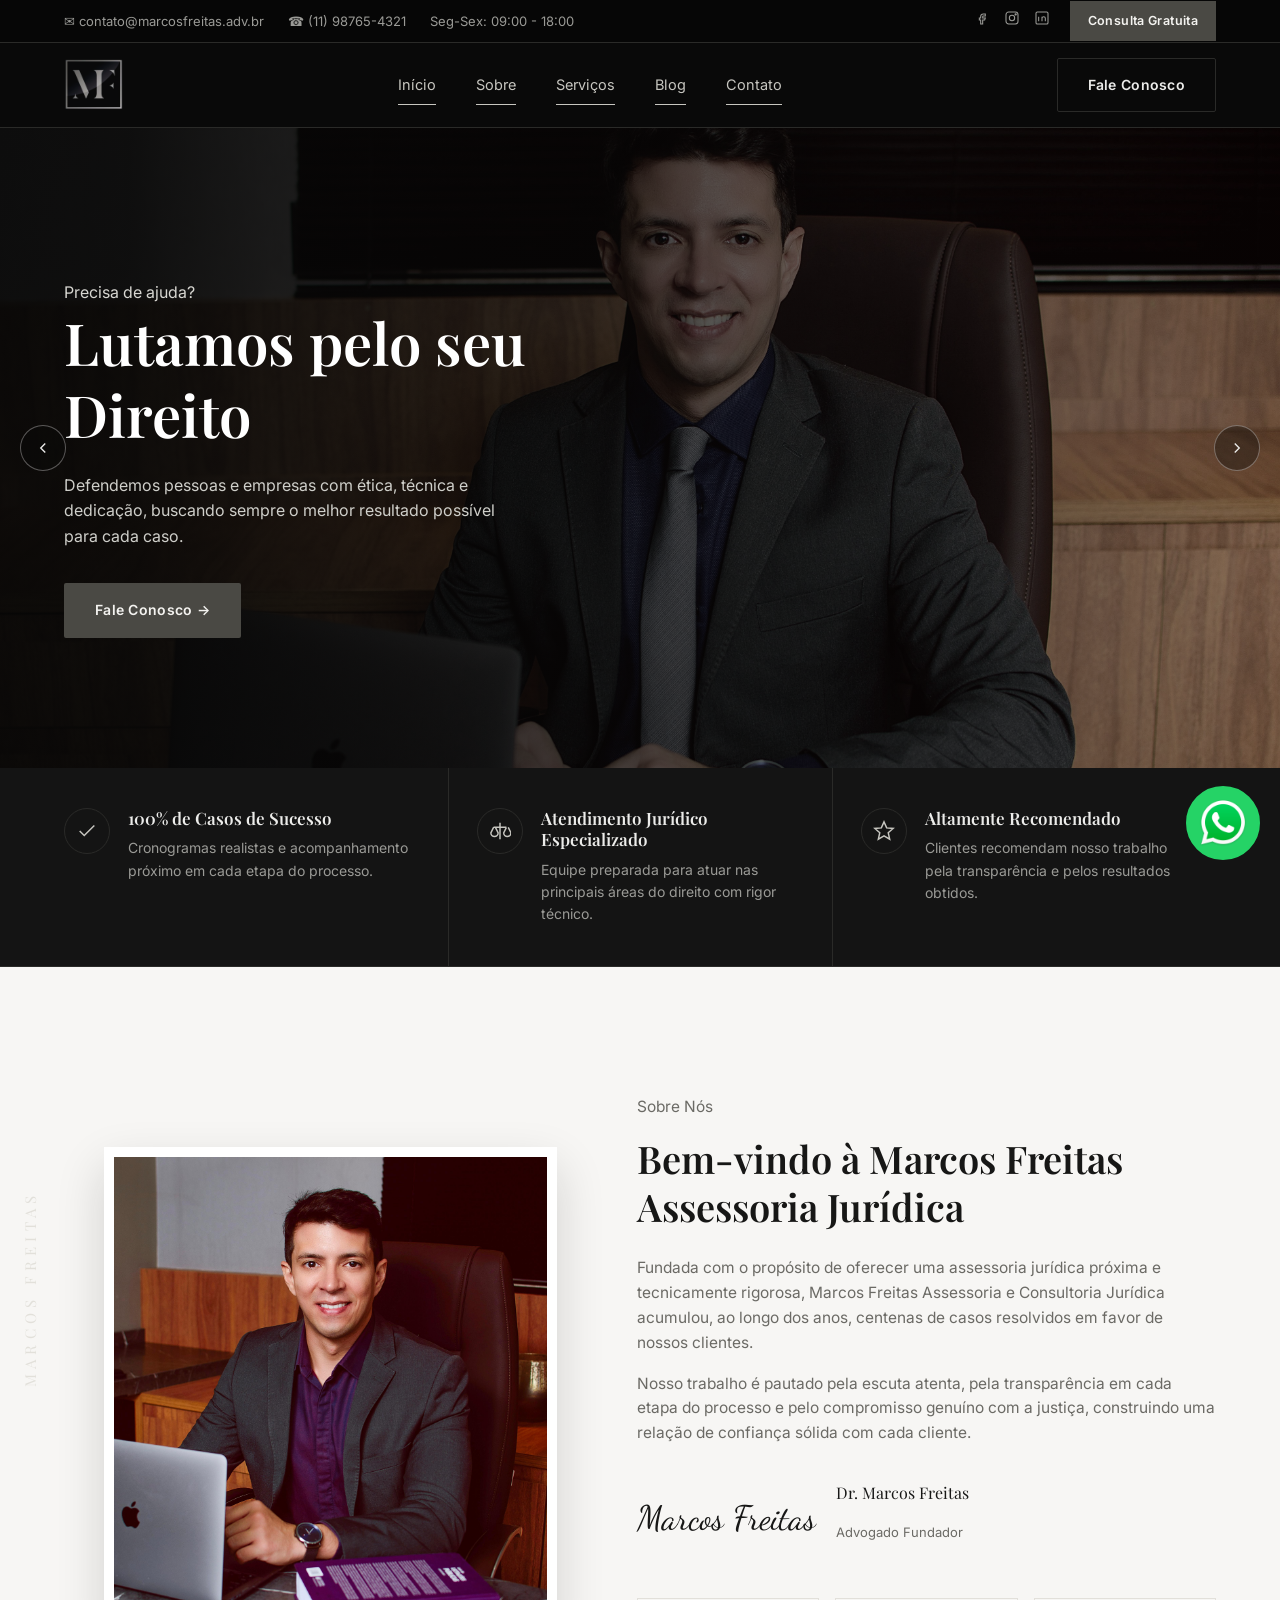
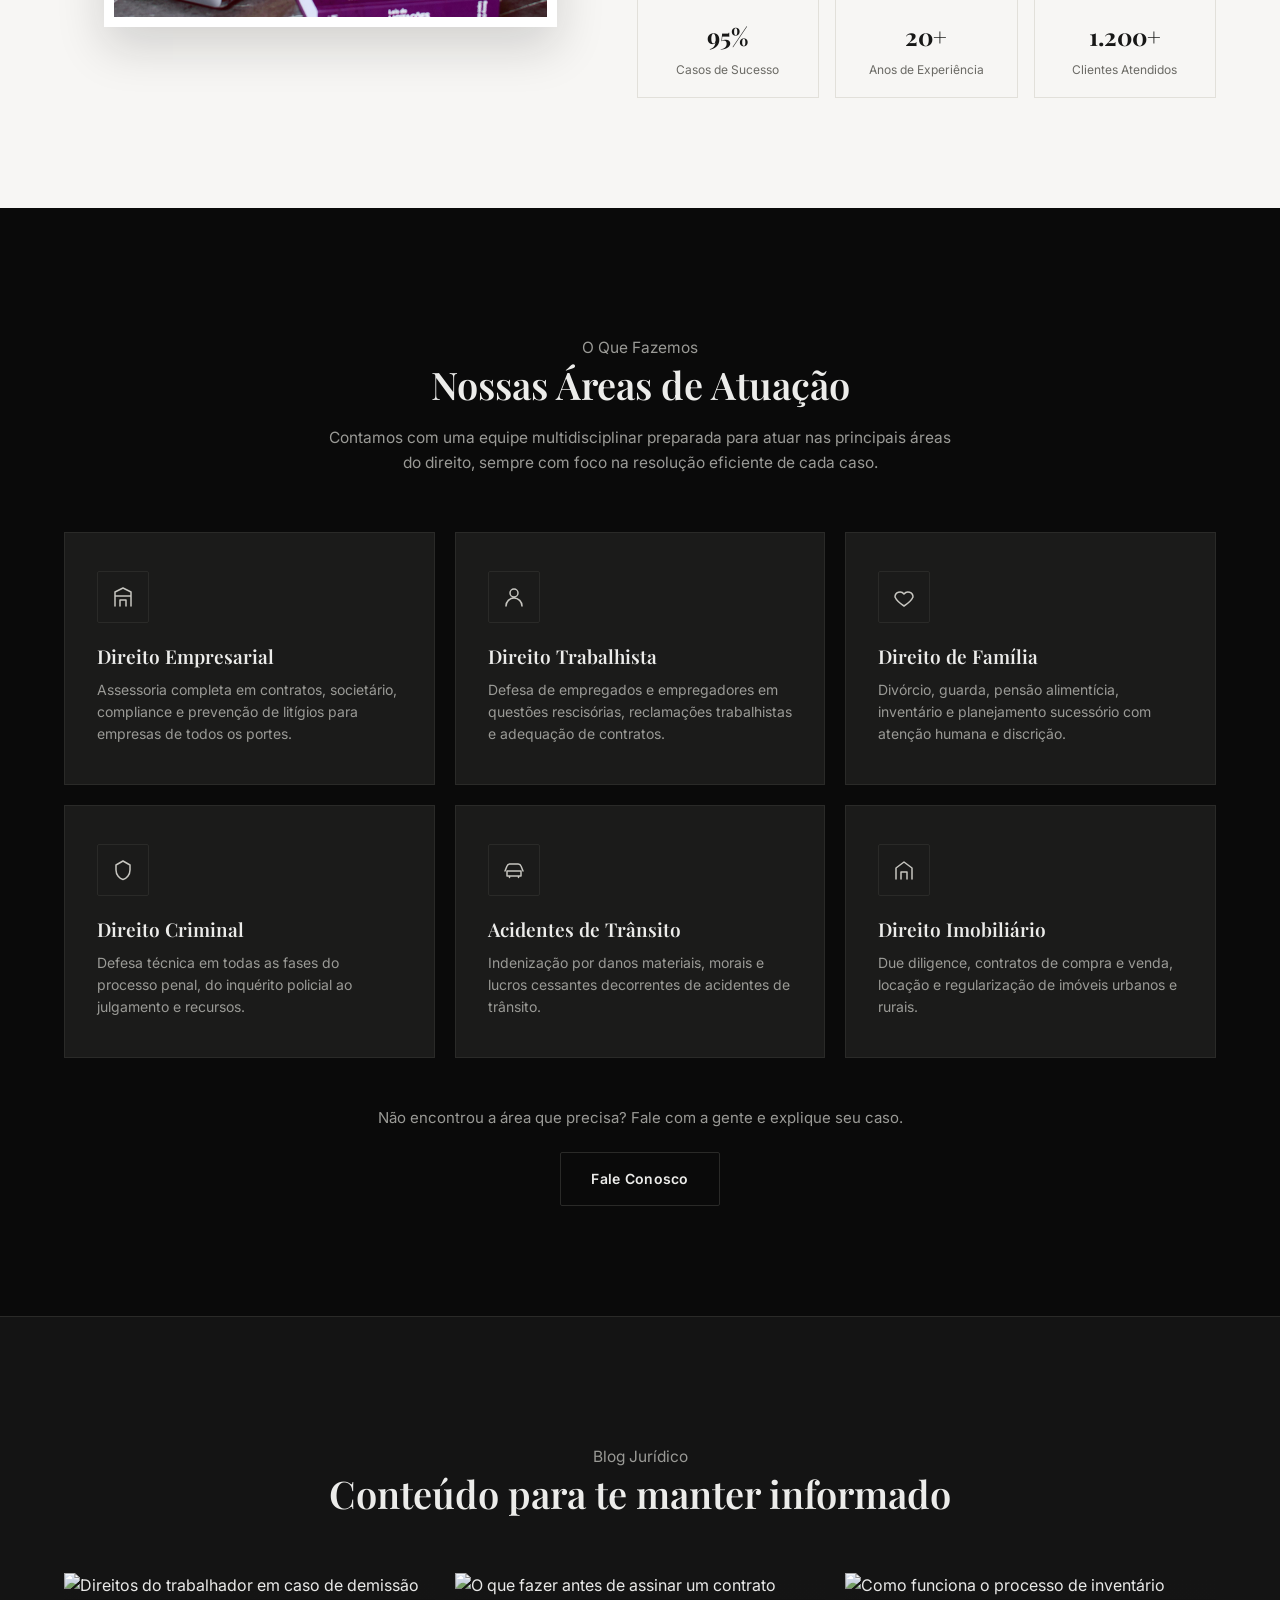
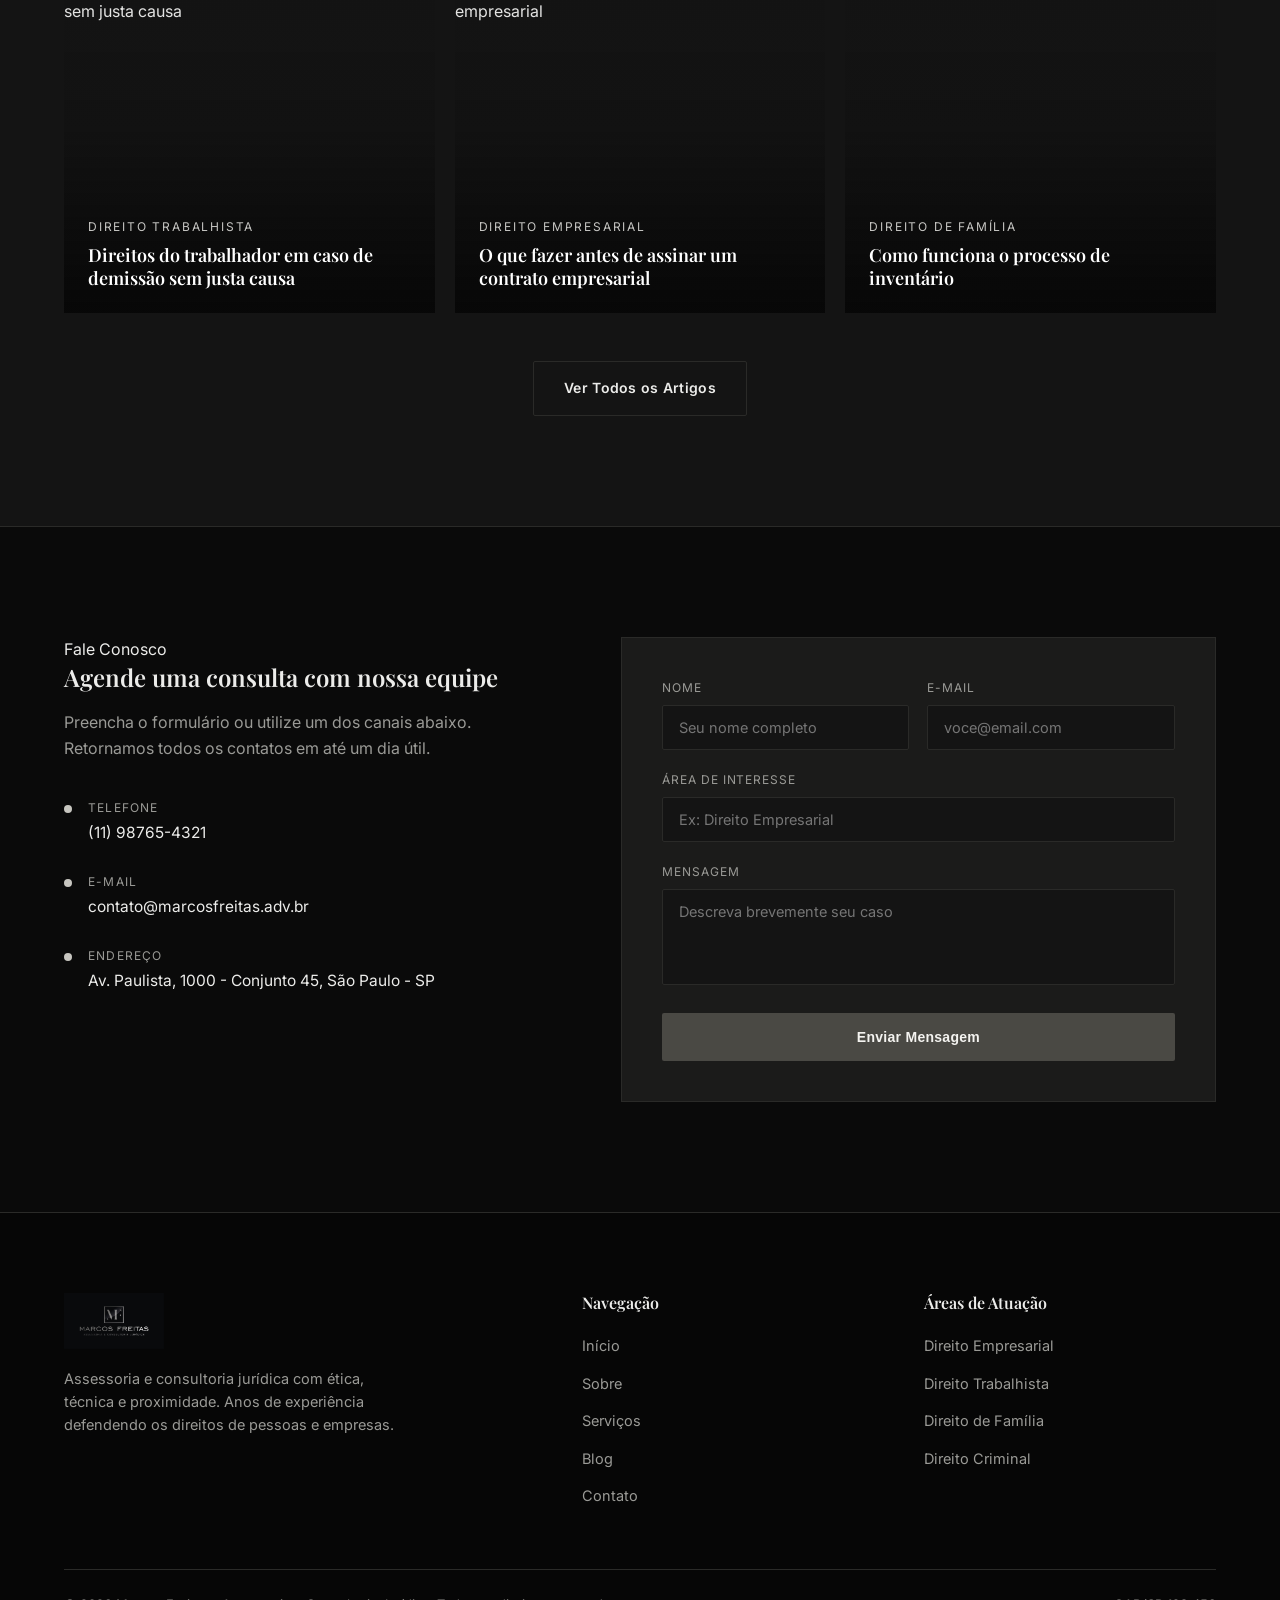
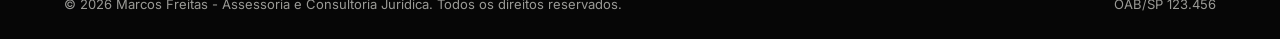
==== commit 321c85bd: "Site funcionando" ====
--- a/index.html
+++ b/index.html
@@ -4,6 +4,7 @@
 <meta charset="UTF-8" />
 <meta name="viewport" content="width=device-width, initial-scale=1.0" />
 <title>Marcos Freitas | Assessoria e Consultoria Jurídica</title>
+<link rel="shortcut icon" href="./images/favicon.ico" type="image/x-icon">
 <meta name="description" content="Assessoria e consultoria jurídica especializada em direito empresarial, cível e trabalhista, com anos de experiência e compromisso com a justiça." />
 <link rel="stylesheet" href="css/style.css" />
 </head>
@@ -36,7 +37,7 @@
 <header class="navbar">
   <div class="container">
     <a href="index.html" class="brand">
-      <img src="images/logo.jpg" alt="Marcos Freitas - Assessoria e Consultoria Jurídica" />
+      <img src="images/Logo sem nome.png" alt="Marcos Freitas - Assessoria e Consultoria Jurídica" id="logo-navbar" />
     </a>
     <nav class="nav-links">
       <a href="index.html#inicio">Início</a>
@@ -312,6 +313,9 @@
     </div>
   </section>
 
+  <a href="https://api.whatsapp.com/send/?phone=558488683883&text=Ol%C3%A1%2C+vim+do+site+e+gostaria+de+falar+com+o+Dr.+Marcos+Freitas.&type=phone_number&app_absent=0" target="_blank" id="botao-wpp">
+    <img src="images/whatsapp.png" alt="" width="60px">
+  </a>
 </main>
 
 <footer class="site-footer">
--- a/css/style.css
+++ b/css/style.css
@@ -35,6 +35,21 @@
   scroll-behavior: smooth;
 }
 
+#logo-navbar{
+  width: 60px;
+  height: 60px;
+}
+
+#botao-wpp{
+  position: fixed;
+  bottom: 40px;
+  right: 20px;
+  border: 2px solid #25d366;
+  border-radius: 50%;
+  background-color: #25d366;
+  padding: 5px;
+}
+
 body {
   margin: 0;
   background: var(--bg);
@@ -83,7 +98,7 @@
   position: relative;
 }
 
-.eyebrow {
+/* .eyebrow {
   display: inline-flex;
   align-items: center;
   gap: 12px;
@@ -92,7 +107,7 @@
   text-transform: uppercase;
   color: var(--accent);
   margin-bottom: 16px;
-}
+} */
 
 .eyebrow::before {
   content: "";
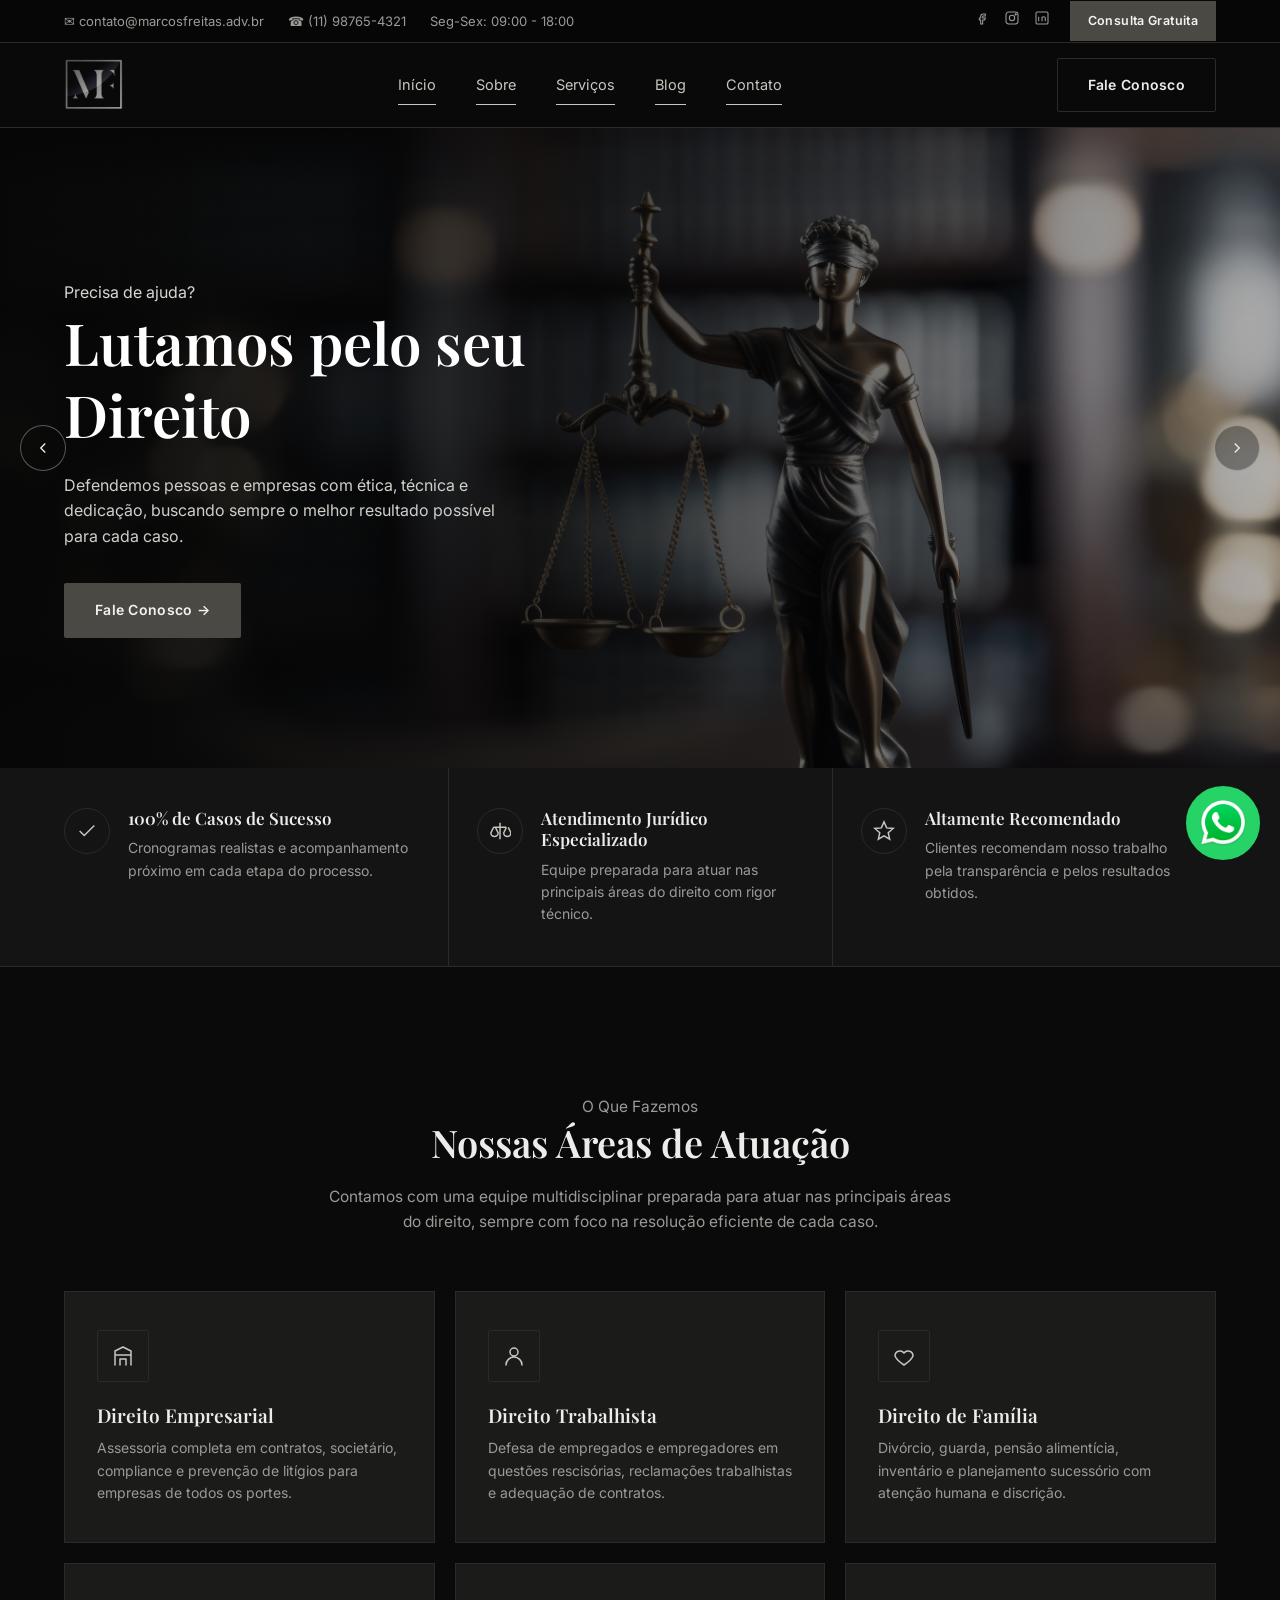
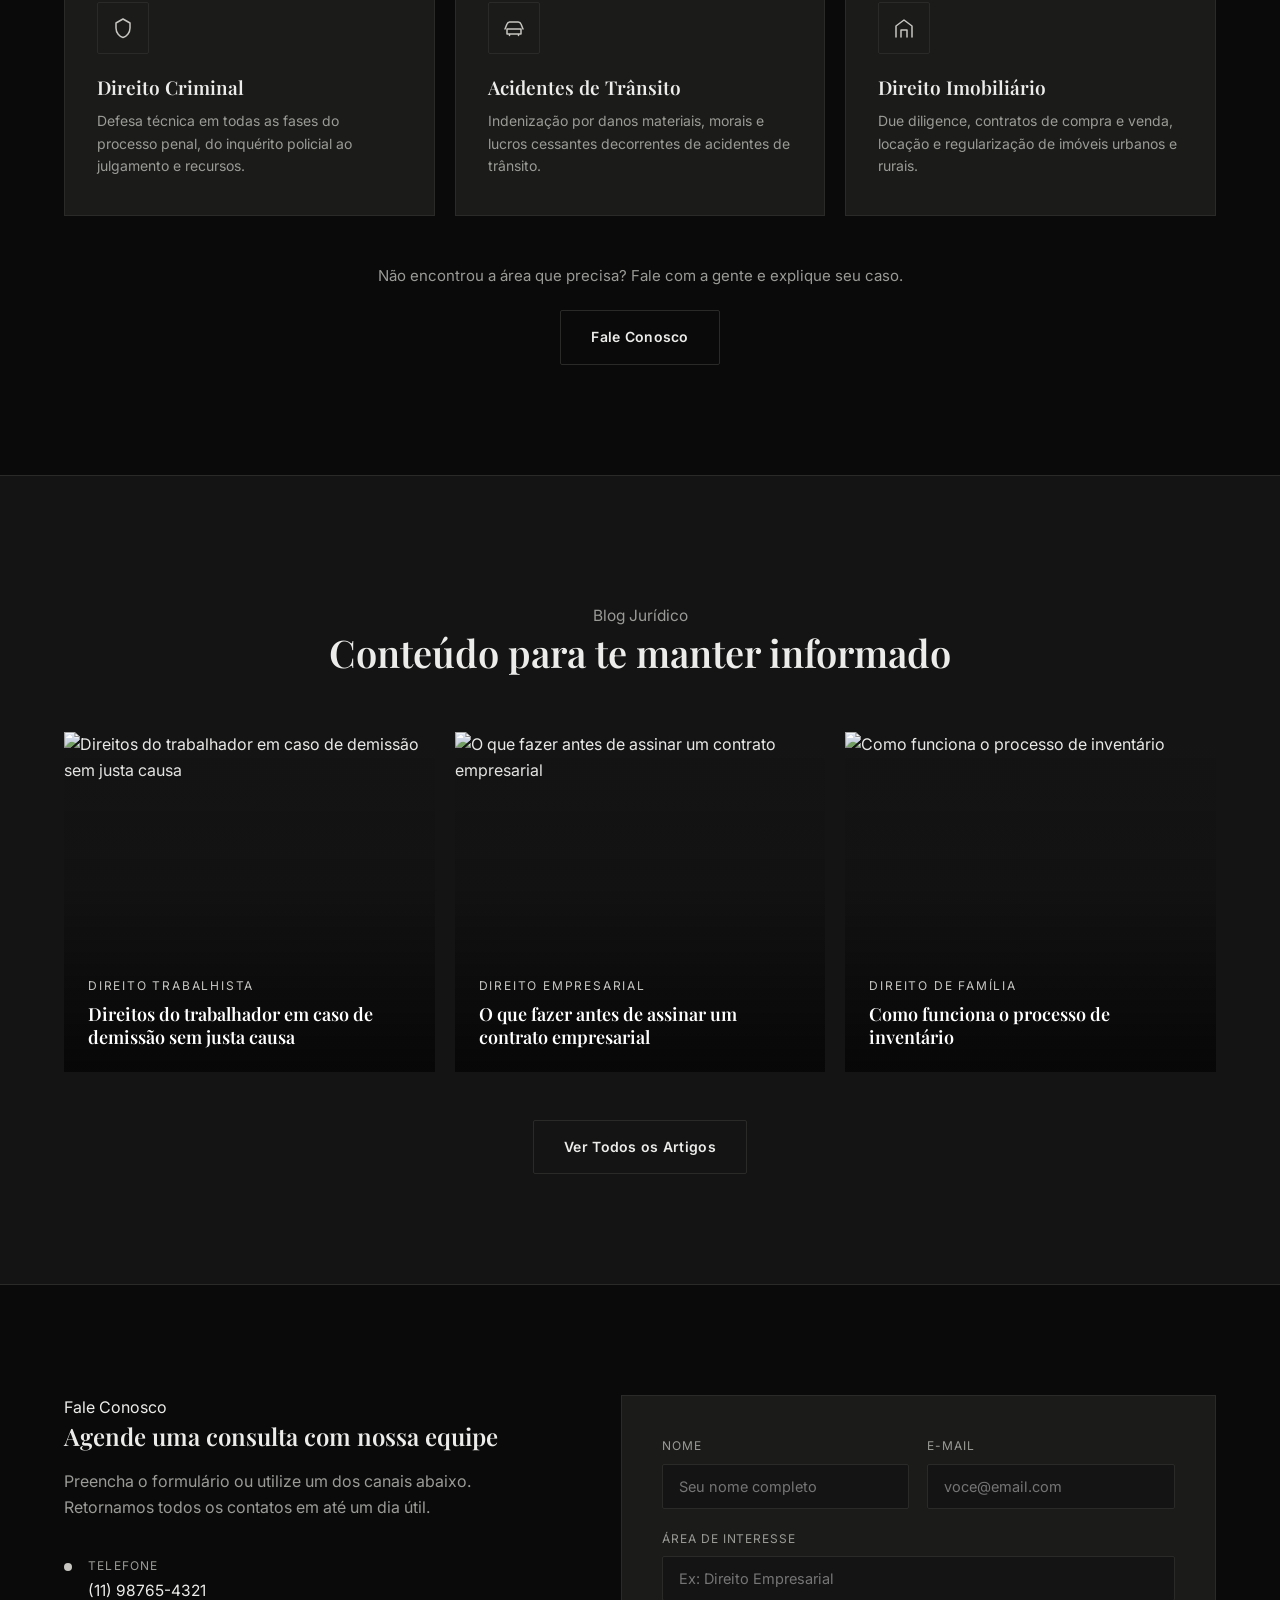
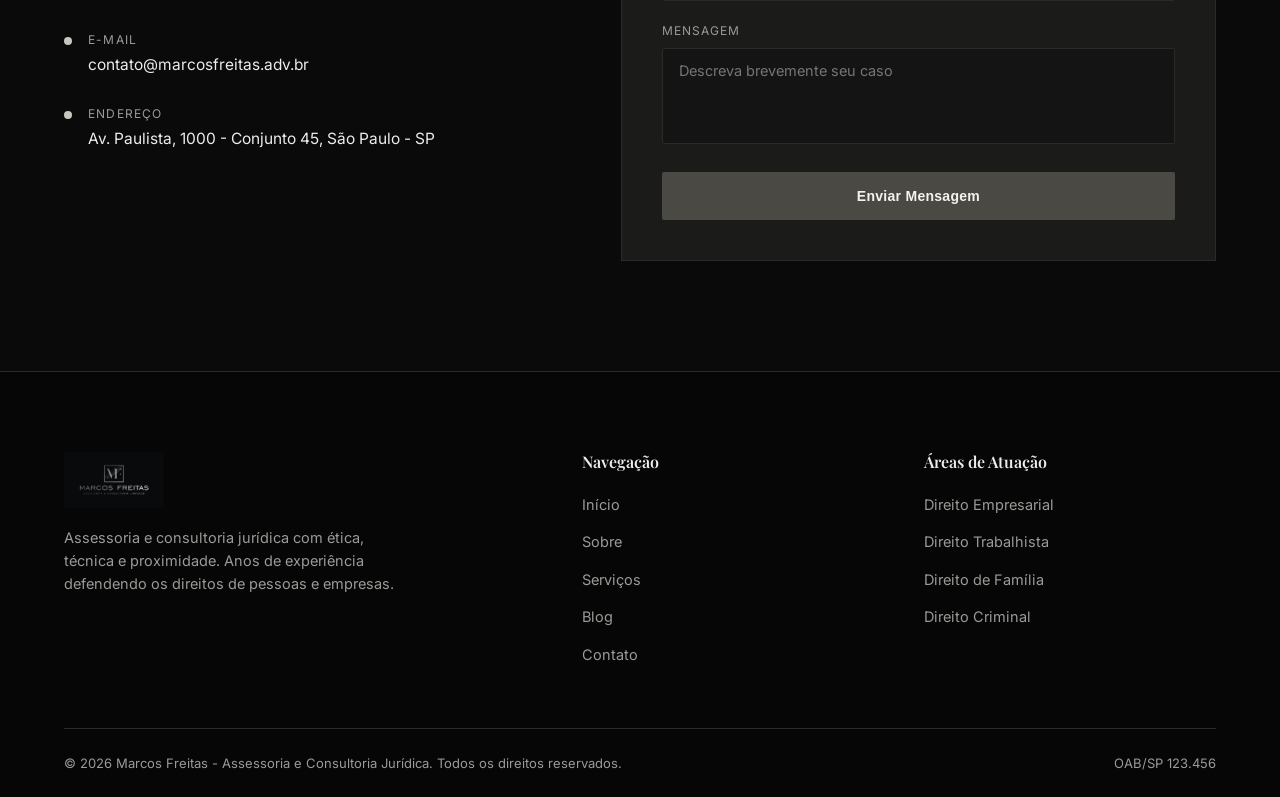
==== commit 47d87a6b: "Blog institucional" ====
--- a/index.html
+++ b/index.html
@@ -63,7 +63,7 @@
 <main>
 
   <section id="inicio" class="hero">
-    <div class="hero-bg" style="background-image:url('images/advogado-hero.jpg');"></div>
+    <div class="hero-bg" style="background-image:url('images/photorealistic-lawyer-environment.jpg');"></div>
     <div class="hero-overlay"></div>
     <div class="container">
       <div class="hero-content">
@@ -115,7 +115,7 @@
     </div>
   </section>
 
-  <section id="sobre" class="about">
+ <!--  <section id="sobre" class="about">
     <div class="container">
       <div class="about-media">
         <span class="rotated-name">Marcos Freitas</span>
@@ -155,7 +155,7 @@
         </div>
       </div>
     </div>
-  </section>
+  </section> -->
 
   <section id="servicos" class="services">
     <div class="container">
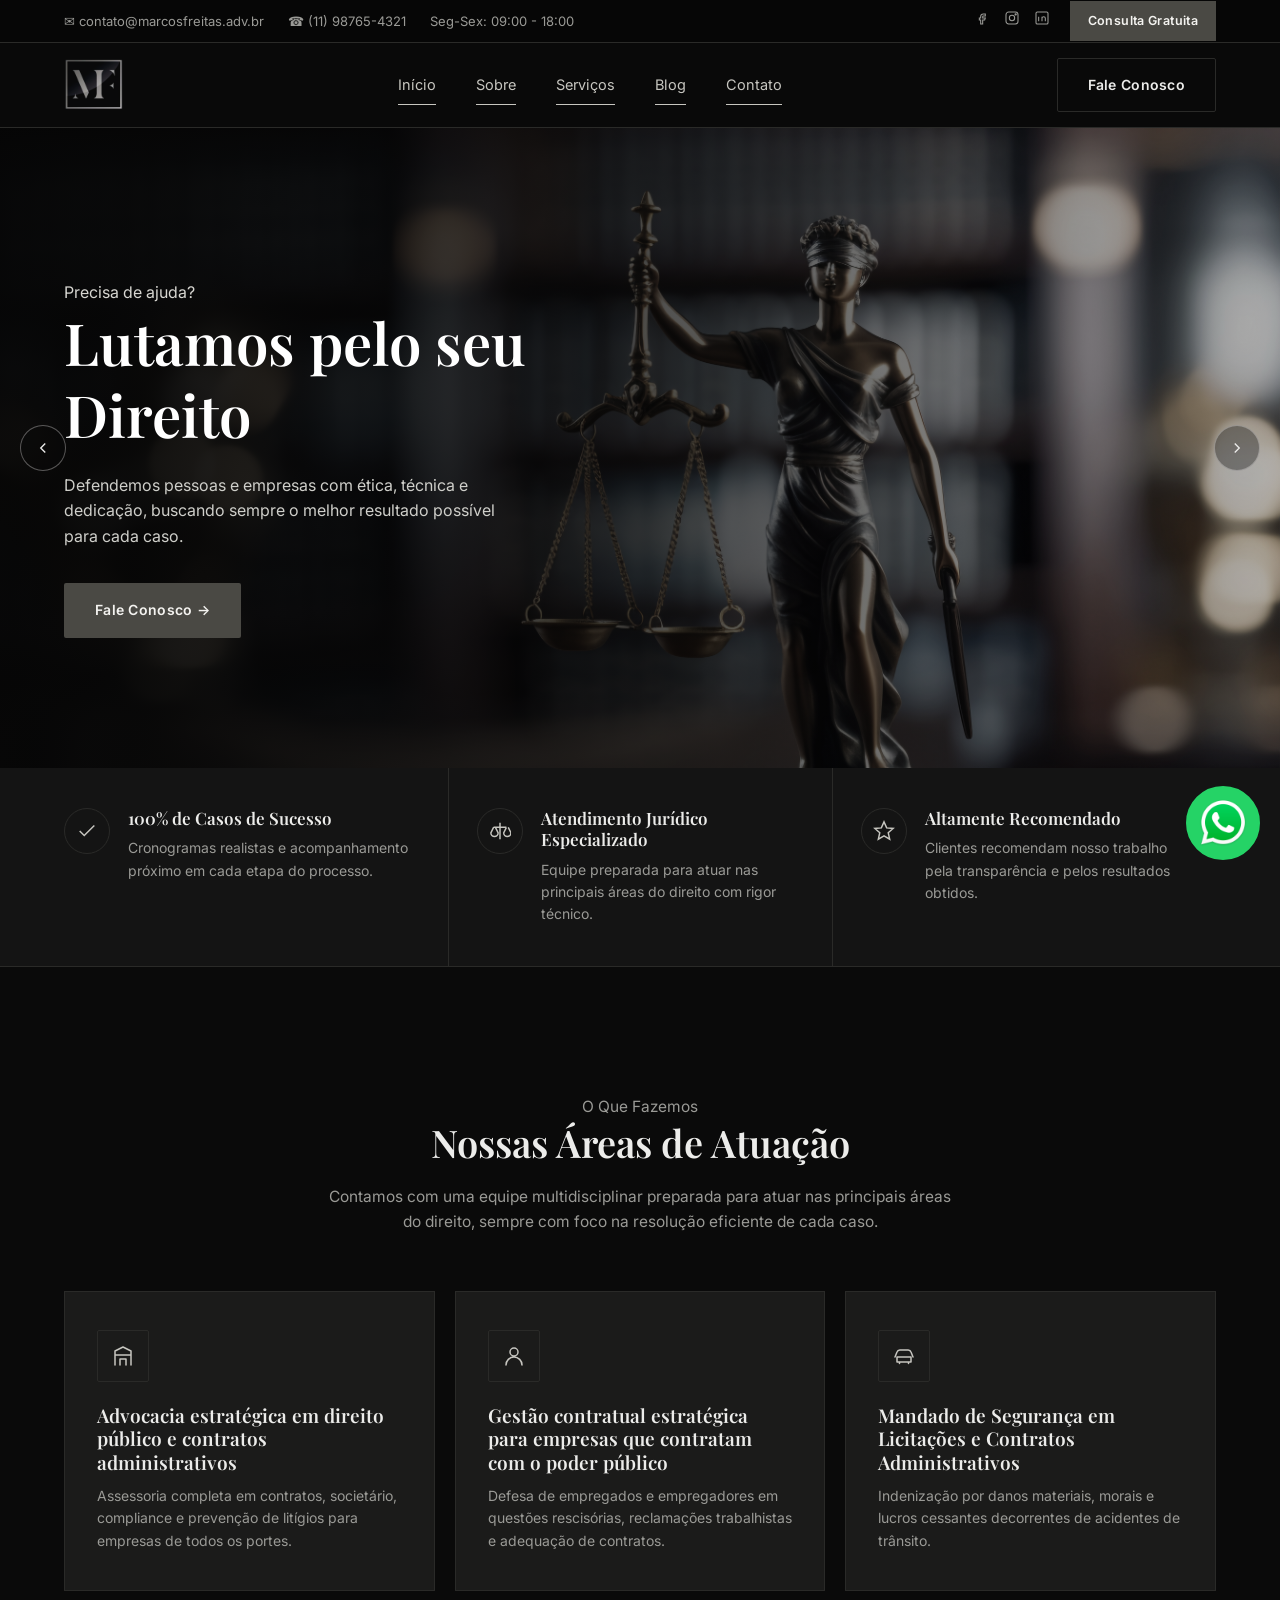
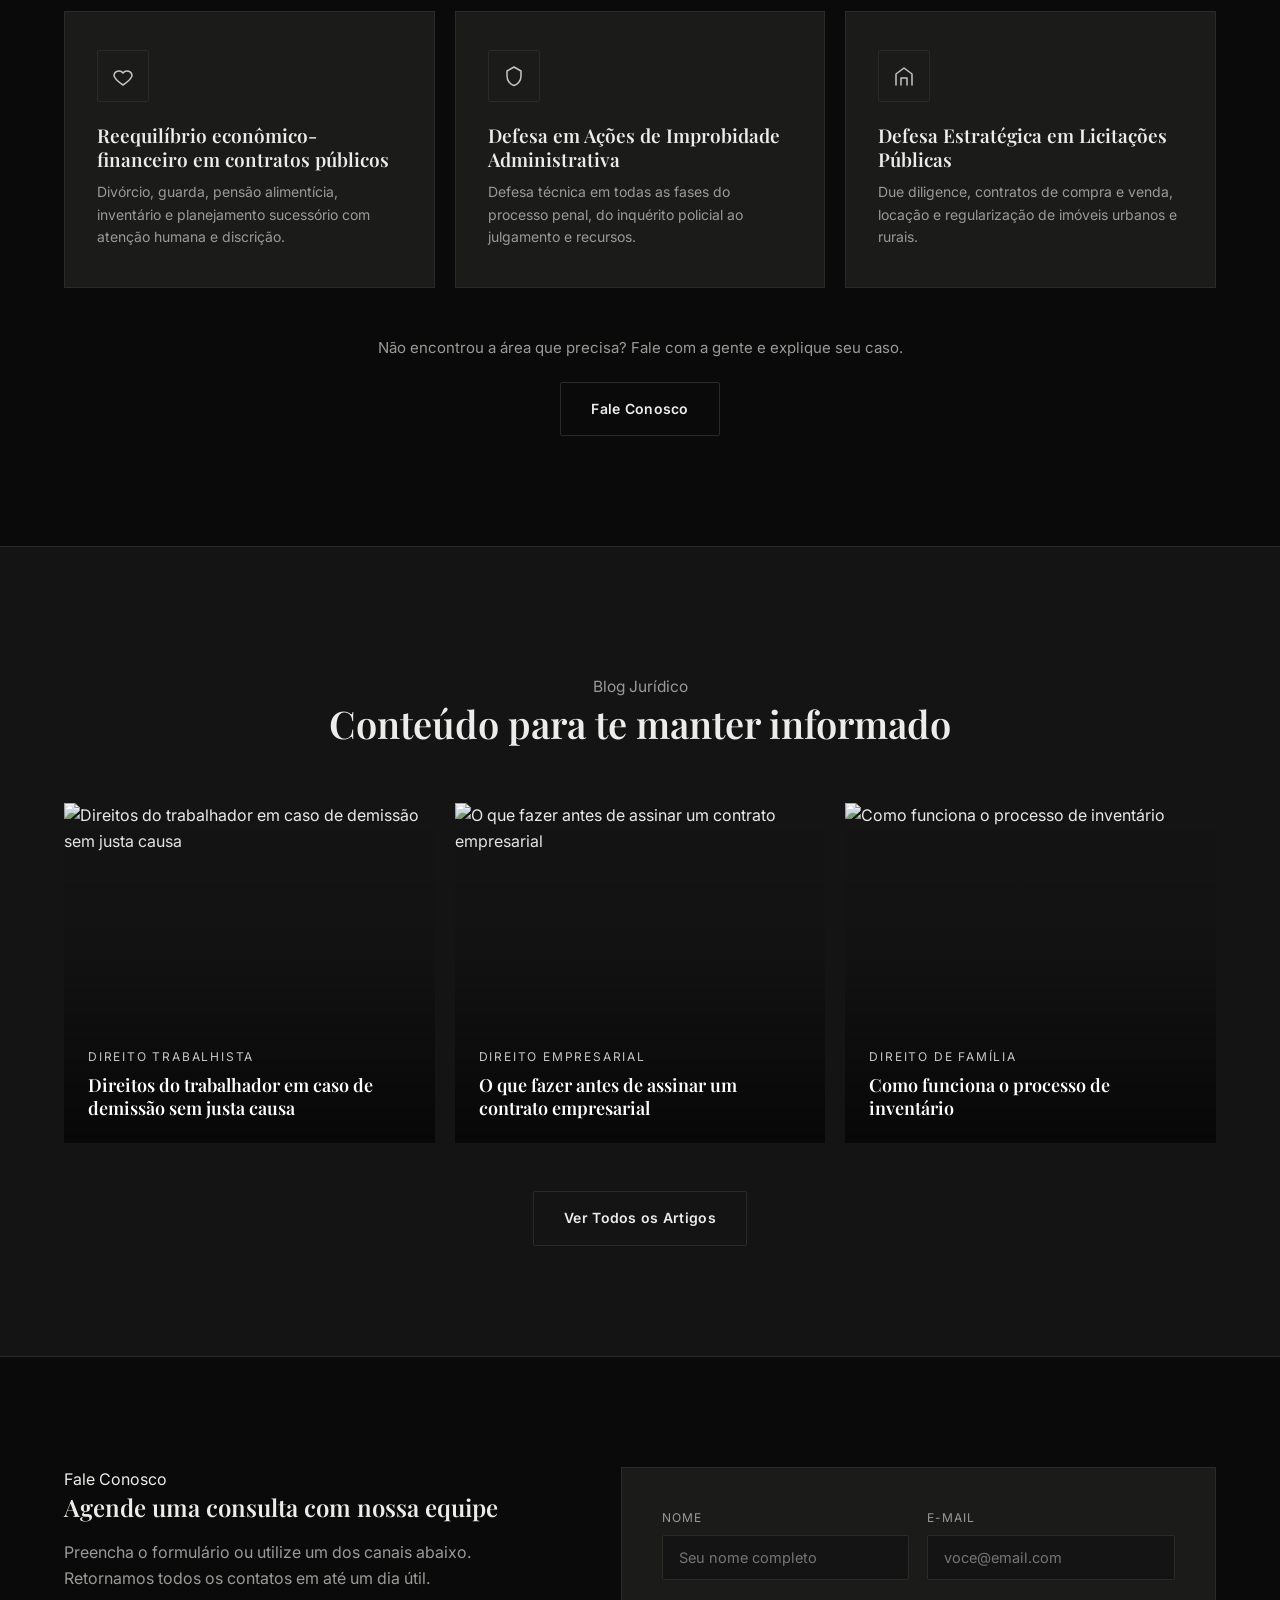
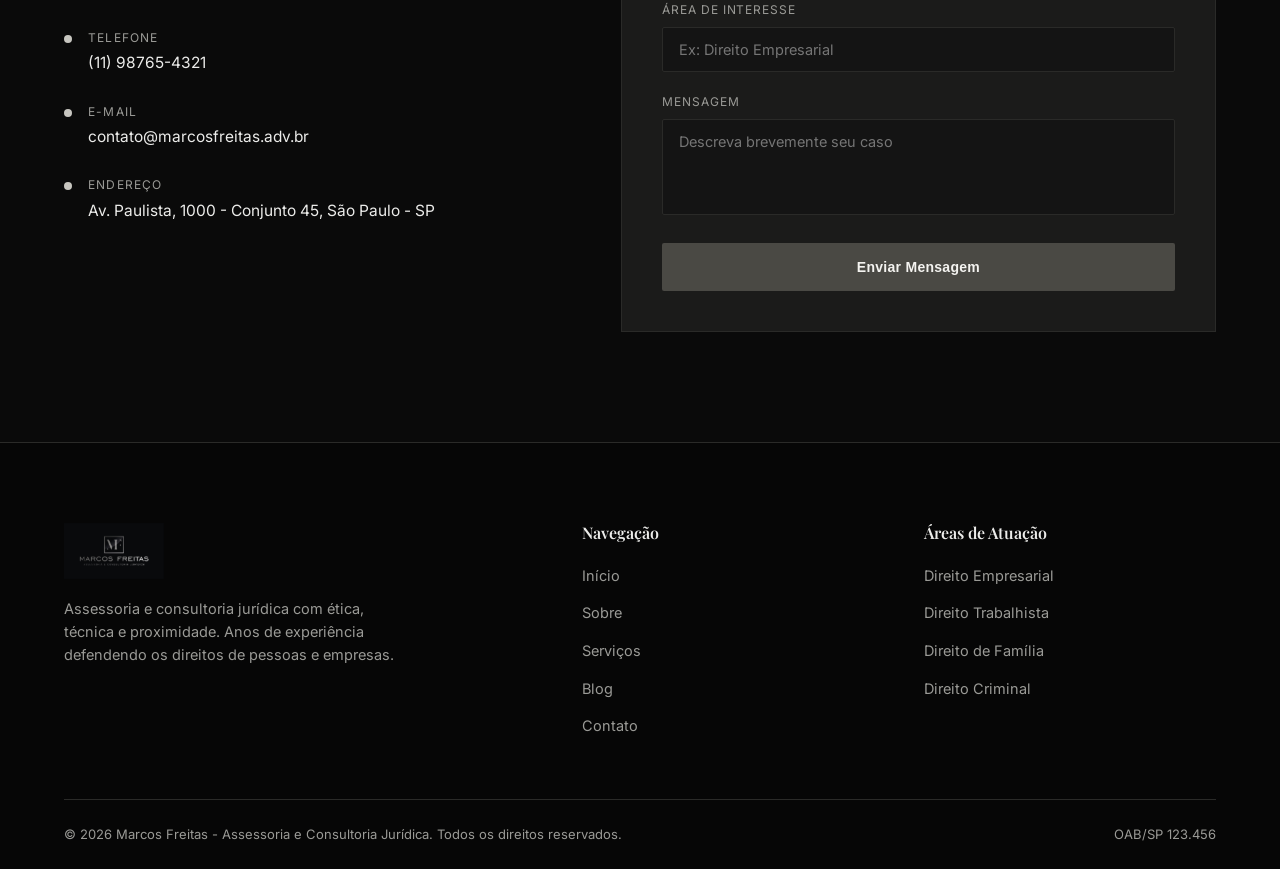
==== commit f040c88b: "Servicos" ====
--- a/index.html
+++ b/index.html
@@ -166,48 +166,57 @@
       </div>
 
       <div class="services-grid">
-        <div class="service-card">
+        <a href="https://marcosfreitasadv.com.br/o-governo-te-deve-voce-ja-prestou-o-servico-e-ainda-esta-esperando-pagar/" target="_blank"><div class="service-card">
           <span class="service-icon">
             <svg width="24" height="24" viewBox="0 0 24 24" fill="none" stroke="currentColor" stroke-width="1.5" stroke-linecap="round" stroke-linejoin="round"><path d="M4 21V7l8-4 8 4v14M9 21v-6h6v6M4 11h16"/></svg>
           </span>
-          <h3>Direito Empresarial</h3>
+          <h3>Advocacia estratégica em direito público e contratos administrativos</h3>
           <p>Assessoria completa em contratos, societário, compliance e prevenção de litígios para empresas de todos os portes.</p>
-        </div>
-        <div class="service-card">
+        </div></a>
+
+        <a href="https://marcosfreitasadv.com.br/seu-contrato-com-o-poder-publico-esta-te-custando-mais-do-que-deveria/" target="_blank"><div class="service-card">
           <span class="service-icon">
             <svg width="24" height="24" viewBox="0 0 24 24" fill="none" stroke="currentColor" stroke-width="1.5" stroke-linecap="round" stroke-linejoin="round"><path d="M12 12a4 4 0 100-8 4 4 0 000 8zM4 21c0-4.4 3.6-8 8-8s8 3.6 8 8"/></svg>
           </span>
-          <h3>Direito Trabalhista</h3>
+          <h3>Gestão contratual estratégica para empresas que contratam com o poder público</h3>
           <p>Defesa de empregados e empregadores em questões rescisórias, reclamações trabalhistas e adequação de contratos.</p>
-        </div>
-        <div class="service-card">
+        </div></a>
+
+        <a href="https://marcosfreitasadv.com.br/mandado-de-seguranca-em-licitacoes-e-contratos-administrativos/" target="_blank"><div class="service-card">
+          <span class="service-icon">
+            <svg width="24" height="24" viewBox="0 0 24 24" fill="none" stroke="currentColor" stroke-width="1.5" stroke-linecap="round" stroke-linejoin="round"><path d="M3 13l2-5a3 3 0 013-2h8a3 3 0 013 2l2 5M5 13h14v5H5v-5zM7.5 18v1.5M16.5 18v1.5"/></svg>
+          </span>
+          <h3>Mandado de Segurança em Licitações e Contratos Administrativos</h3>
+          <p>Indenização por danos materiais, morais e lucros cessantes decorrentes de acidentes de trânsito.</p>
+        </div></a>
+
+        <a href="https://marcosfreitasadv.com.br/seu-contrato-esta-te-dando-prejuizo-e-a-lei-garante-que-voce-nao-precisa-absorver-isso-sozinho/" target="_blank"><div class="service-card">
           <span class="service-icon">
             <svg width="24" height="24" viewBox="0 0 24 24" fill="none" stroke="currentColor" stroke-width="1.5" stroke-linecap="round" stroke-linejoin="round"><path d="M12 21s-7-4.5-9-9a5 5 0 019-3 5 5 0 019 3c-2 4.5-9 9-9 9z"/></svg>
           </span>
-          <h3>Direito de Família</h3>
+          <h3>Reequilíbrio econômico-financeiro em contratos públicos</h3>
           <p>Divórcio, guarda, pensão alimentícia, inventário e planejamento sucessório com atenção humana e discrição.</p>
-        </div>
-        <div class="service-card">
+        </div></a>
+
+        <a href="https://marcosfreitasadv.com.br/defesa-em-acoes-de-improbidade-administrativa/" target="_blank"><div class="service-card">
           <span class="service-icon">
             <svg width="24" height="24" viewBox="0 0 24 24" fill="none" stroke="currentColor" stroke-width="1.5" stroke-linecap="round" stroke-linejoin="round"><path d="M12 3l7 4v5c0 5-3.5 8.5-7 9.5C8.5 20.5 5 17 5 12V7l7-4z"/></svg>
           </span>
-          <h3>Direito Criminal</h3>
+          <h3>Defesa em Ações de Improbidade Administrativa</h3>
           <p>Defesa técnica em todas as fases do processo penal, do inquérito policial ao julgamento e recursos.</p>
-        </div>
-        <div class="service-card">
-          <span class="service-icon">
-            <svg width="24" height="24" viewBox="0 0 24 24" fill="none" stroke="currentColor" stroke-width="1.5" stroke-linecap="round" stroke-linejoin="round"><path d="M3 13l2-5a3 3 0 013-2h8a3 3 0 013 2l2 5M5 13h14v5H5v-5zM7.5 18v1.5M16.5 18v1.5"/></svg>
-          </span>
-          <h3>Acidentes de Trânsito</h3>
-          <p>Indenização por danos materiais, morais e lucros cessantes decorrentes de acidentes de trânsito.</p>
-        </div>
-        <div class="service-card">
+        </div></a>
+
+        
+
+        <a href="https://marcosfreitasadv.com.br/defesa-estrategica-em-licitacoes-publicas/" target="_blank"><div class="service-card">
           <span class="service-icon">
             <svg width="24" height="24" viewBox="0 0 24 24" fill="none" stroke="currentColor" stroke-width="1.5" stroke-linecap="round" stroke-linejoin="round"><path d="M4 21V10l8-6 8 6v11M9 21v-7h6v7"/></svg>
           </span>
-          <h3>Direito Imobiliário</h3>
+          <h3>Defesa Estratégica em Licitações Públicas</h3>
           <p>Due diligence, contratos de compra e venda, locação e regularização de imóveis urbanos e rurais.</p>
-        </div>
+        </div></a>
+
+        
       </div>
 
       <div class="services-footer">
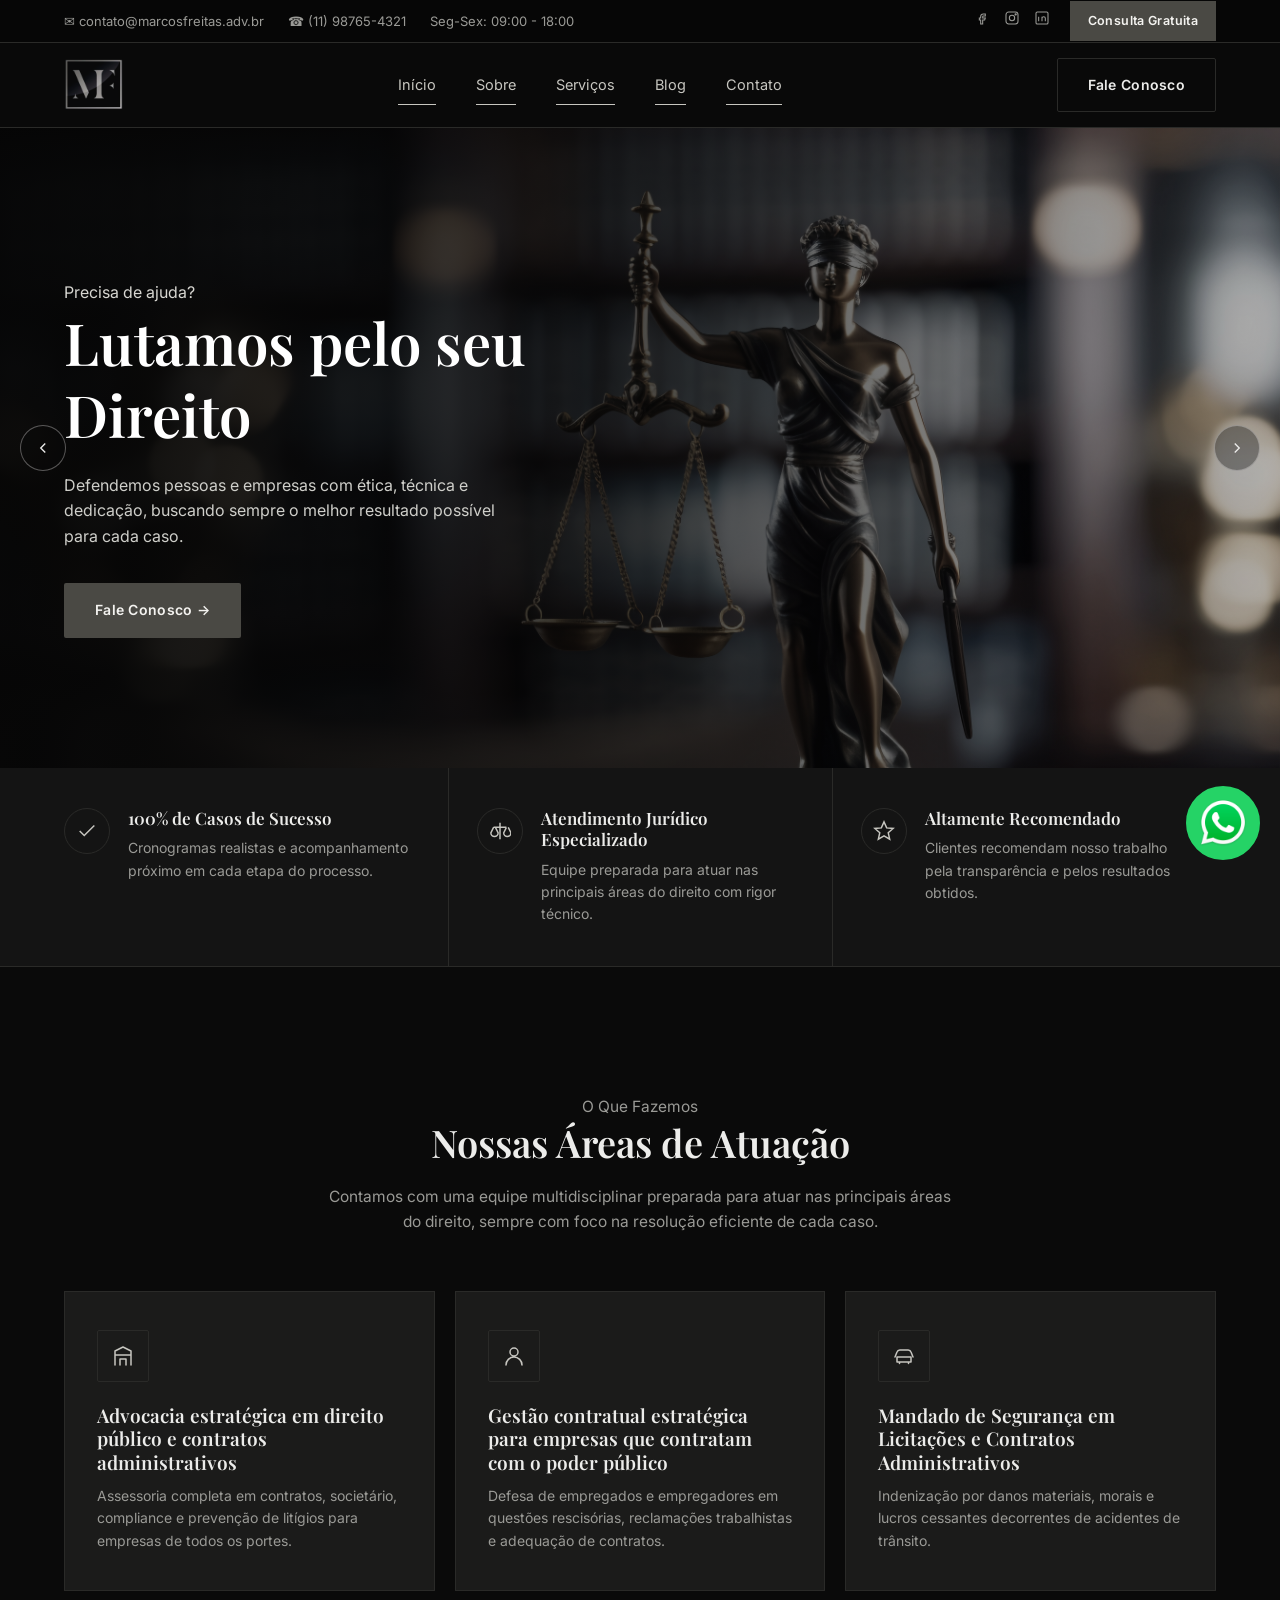
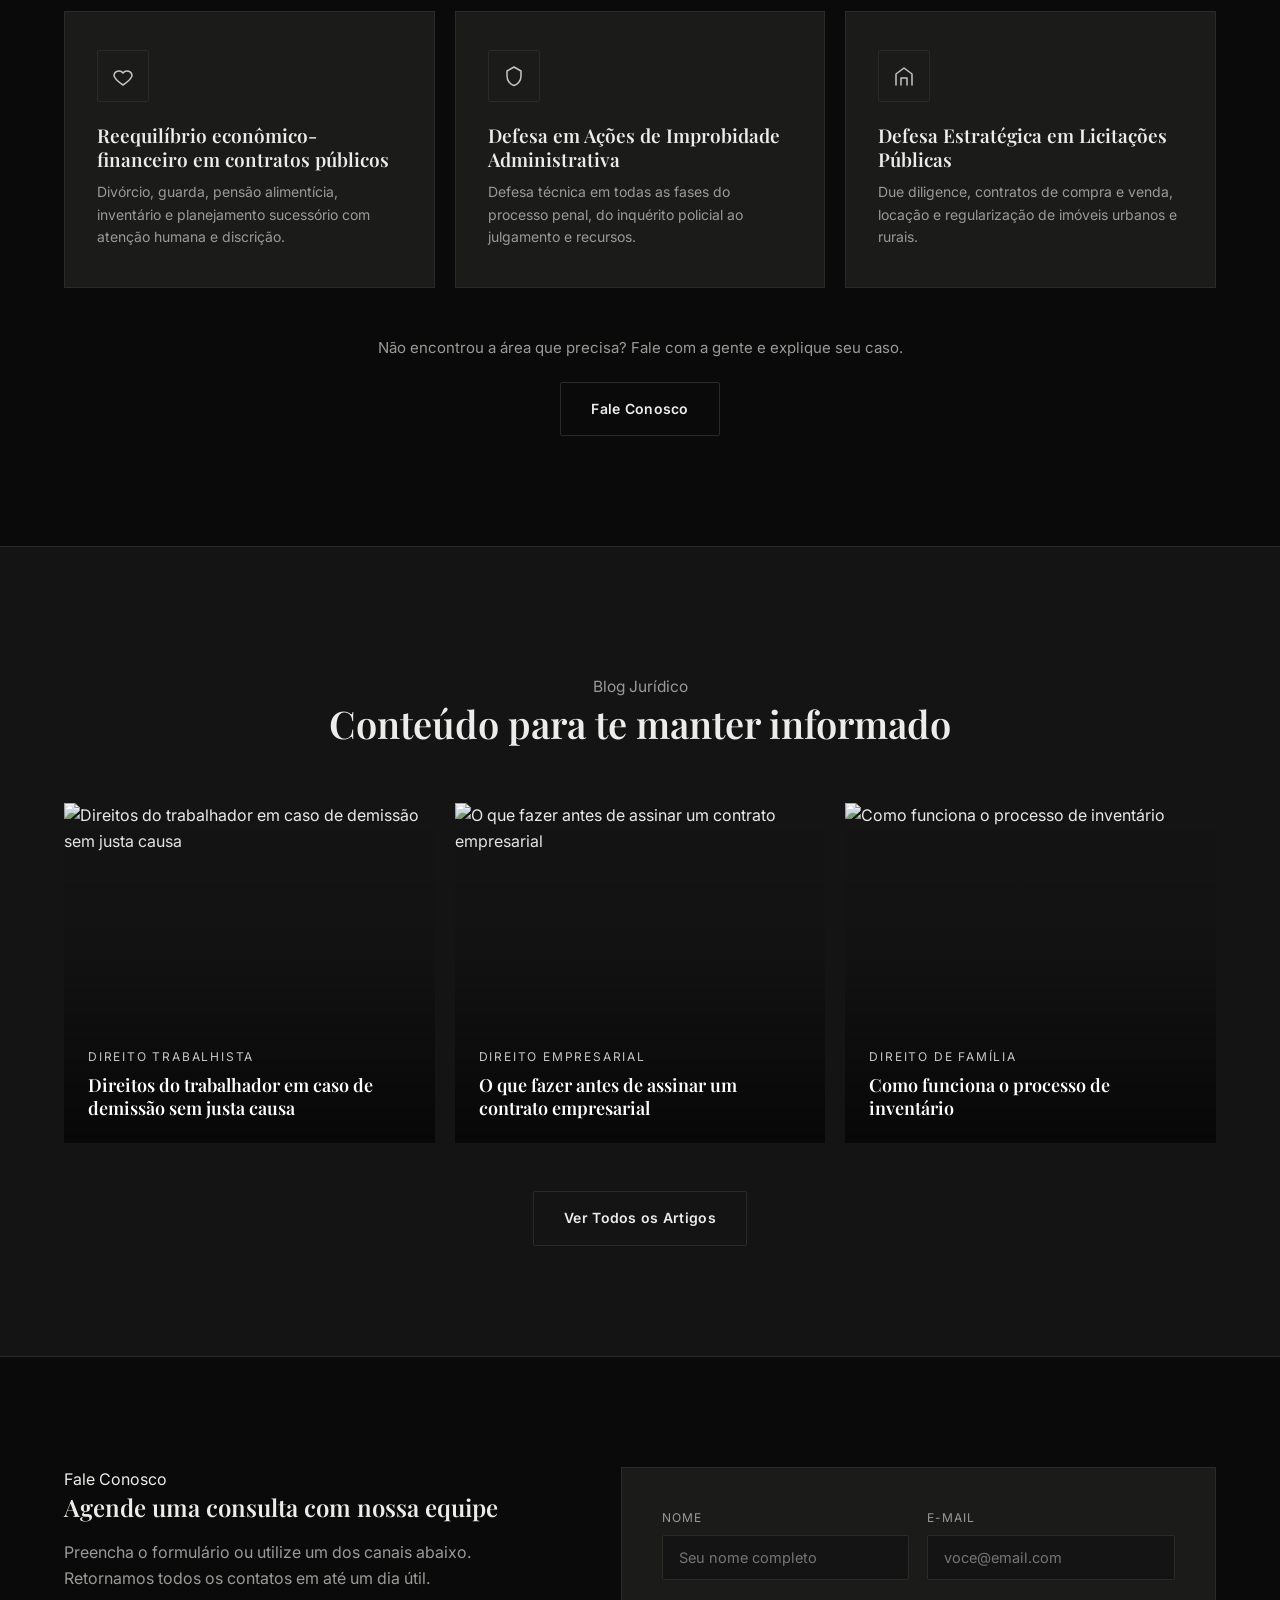
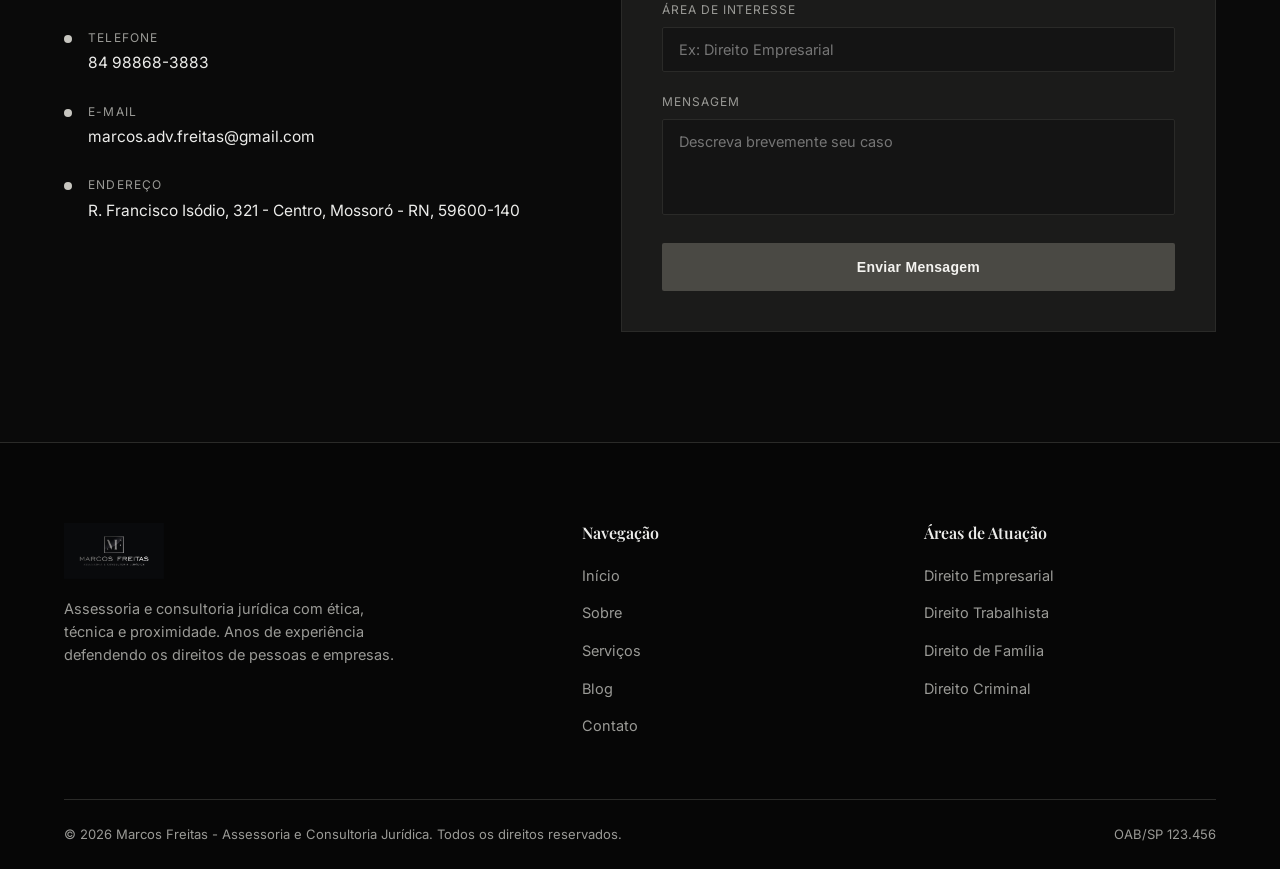
==== commit 7a261800: "Info empresarial" ====
--- a/index.html
+++ b/index.html
@@ -275,21 +275,21 @@
             <span class="dot"></span>
             <div>
               <span class="label">Telefone</span>
-              <span class="value">(11) 98765-4321</span>
+              <span class="value">84 98868-3883</span>
             </div>
           </li>
           <li>
             <span class="dot"></span>
             <div>
               <span class="label">E-mail</span>
-              <span class="value">contato@marcosfreitas.adv.br</span>
+              <span class="value">marcos.adv.freitas@gmail.com</span>
             </div>
           </li>
           <li>
             <span class="dot"></span>
             <div>
               <span class="label">Endereço</span>
-              <span class="value">Av. Paulista, 1000 - Conjunto 45, São Paulo - SP</span>
+              <span class="value">R. Francisco Isódio, 321 - Centro, Mossoró - RN, 59600-140</span>
             </div>
           </li>
         </ul>
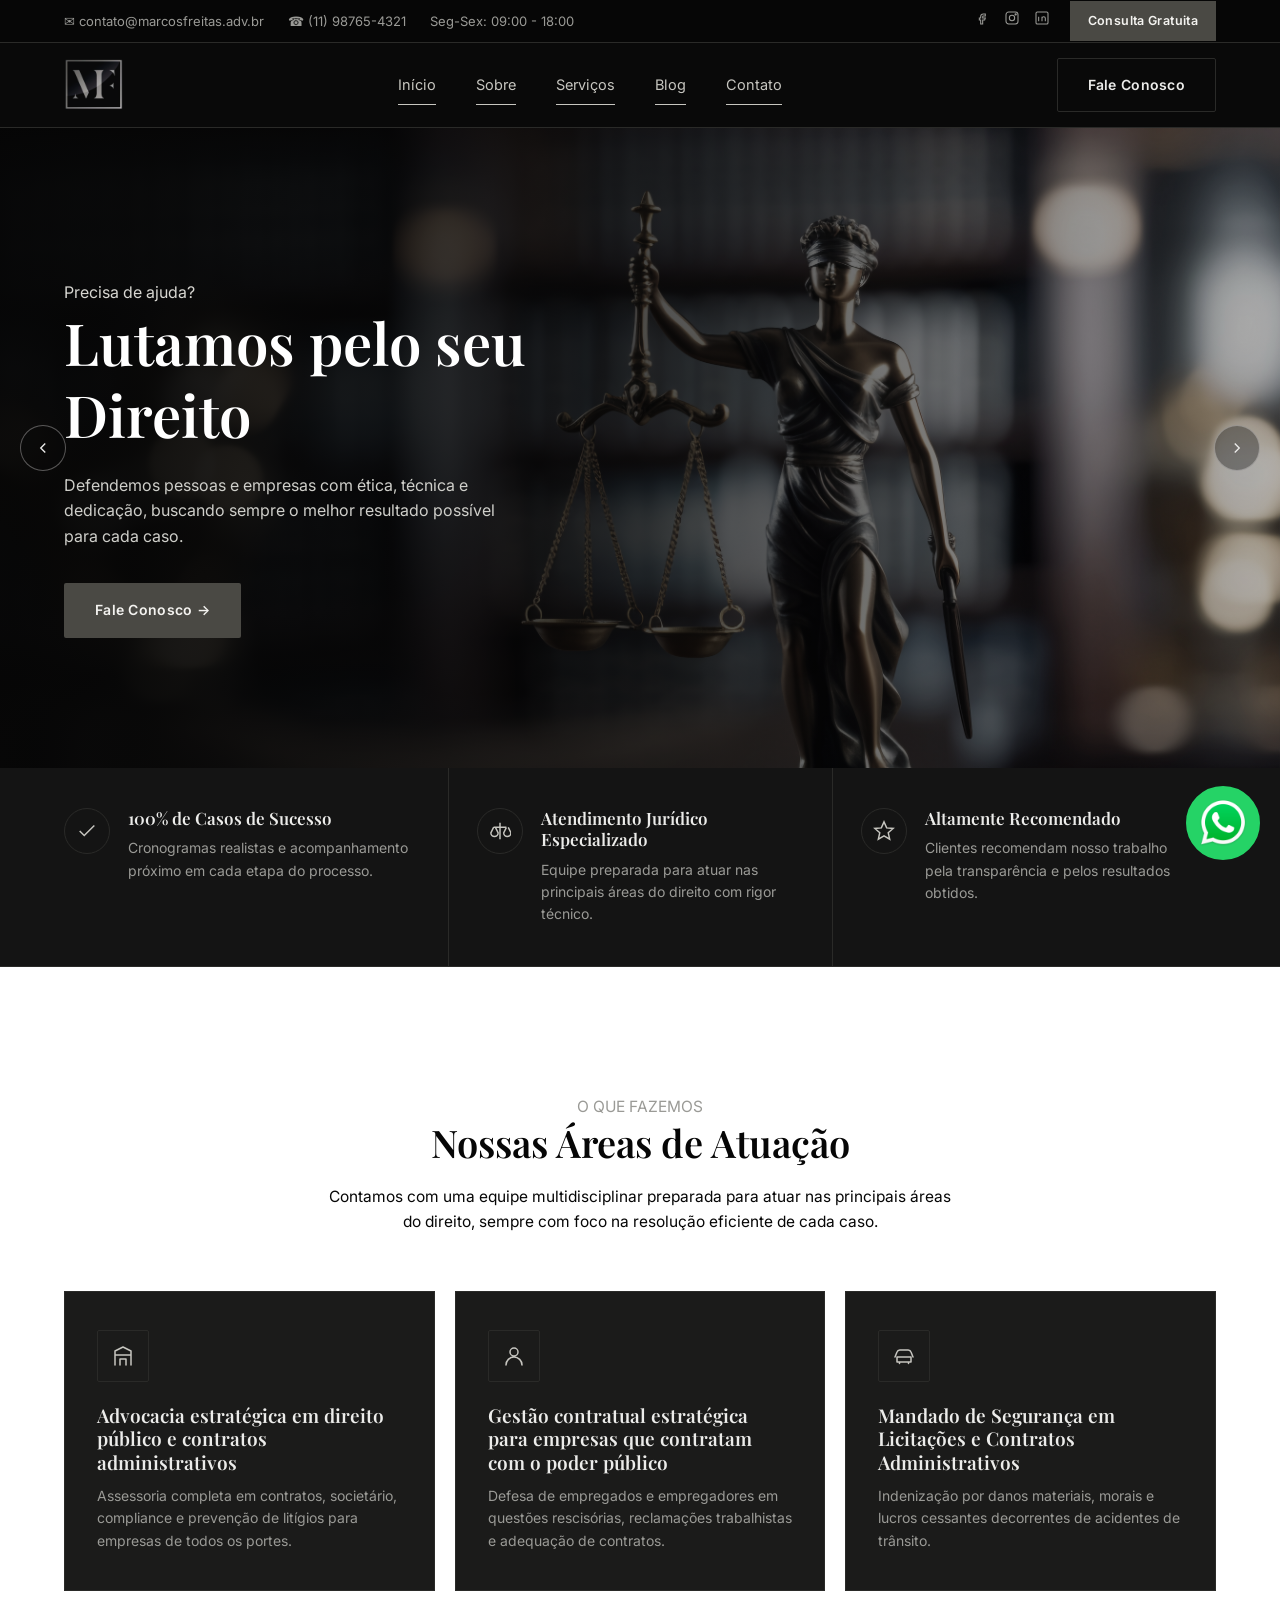
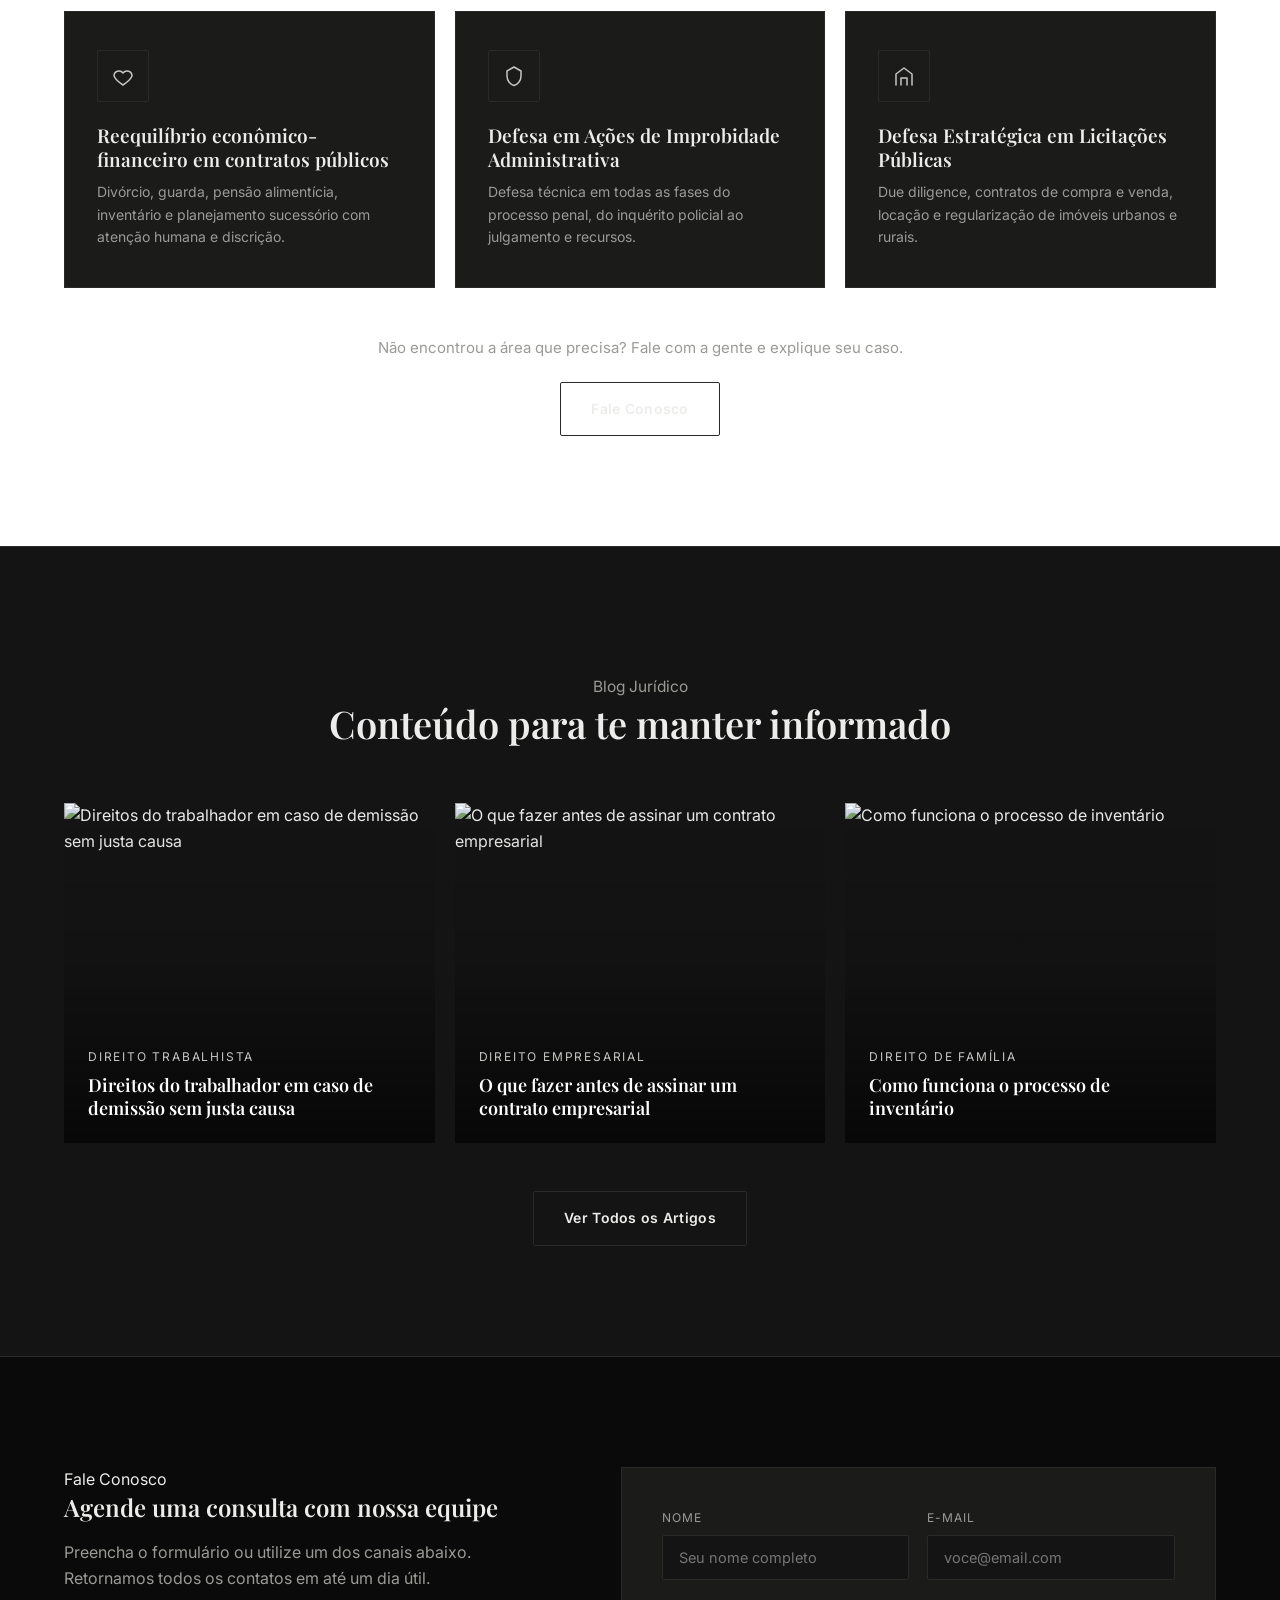
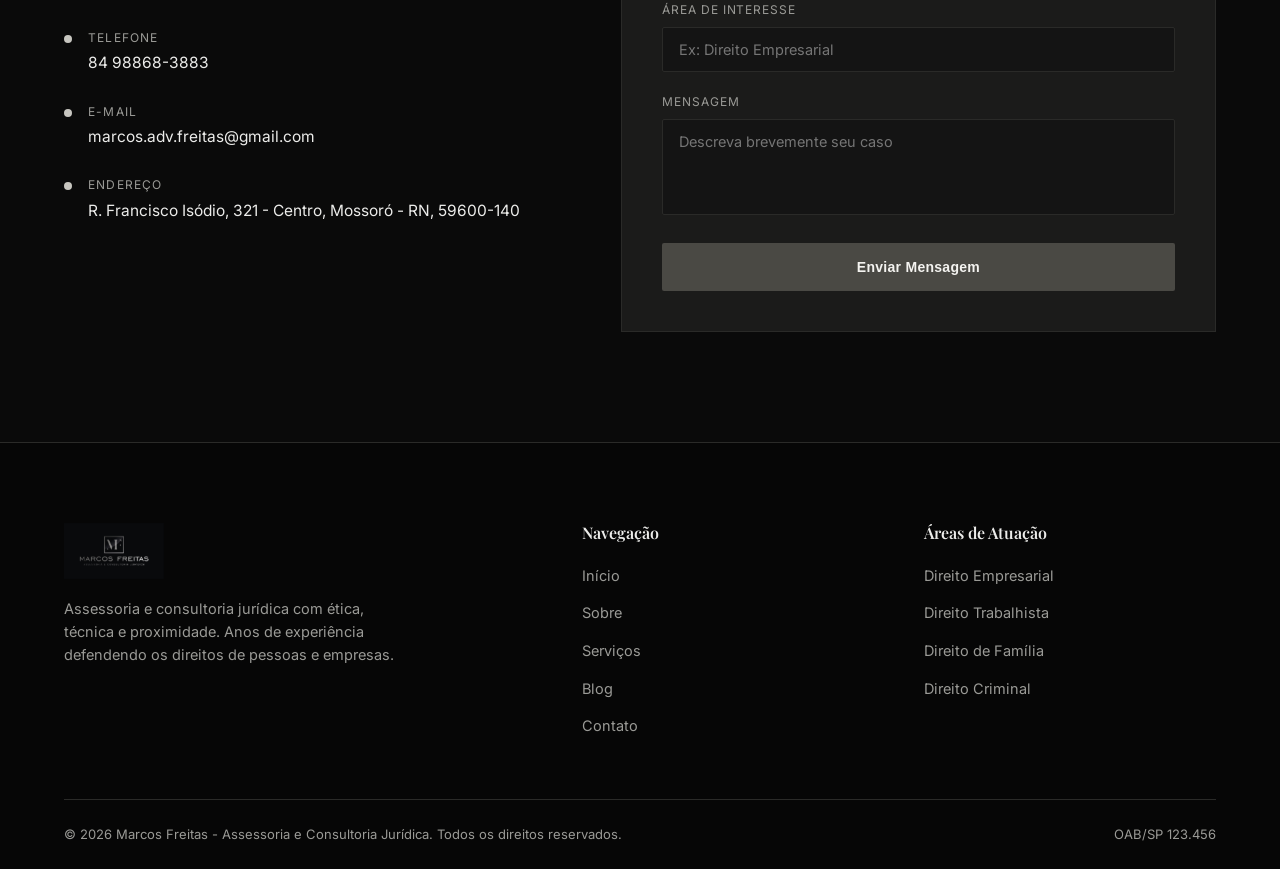
==== commit 0482fea3: "Section de services" ====
--- a/index.html
+++ b/index.html
@@ -160,9 +160,9 @@
   <section id="servicos" class="services">
     <div class="container">
       <div class="section-head center">
-        <p class="eyebrow center">O Que Fazemos</p>
-        <h2>Nossas Áreas de Atuação</h2>
-        <p>Contamos com uma equipe multidisciplinar preparada para atuar nas principais áreas do direito, sempre com foco na resolução eficiente de cada caso.</p>
+        <p class="eyebrow center">O QUE FAZEMOS</p>
+        <h2 id="titulo-services">Nossas Áreas de Atuação</h2>
+        <p id="subtitulo-services">Contamos com uma equipe multidisciplinar preparada para atuar nas principais áreas do direito, sempre com foco na resolução eficiente de cada caso.</p>
       </div>
 
       <div class="services-grid">
--- a/css/style.css
+++ b/css/style.css
@@ -669,8 +669,12 @@
 /* ---------- Practice areas ---------- */
 
 .services {
-  background: var(--bg);
+  background: #fff;
   padding: 110px 0;
+}
+
+.services #titulo-services, #subtitulo-services{
+  color: #060606;
 }
 
 .services-grid {
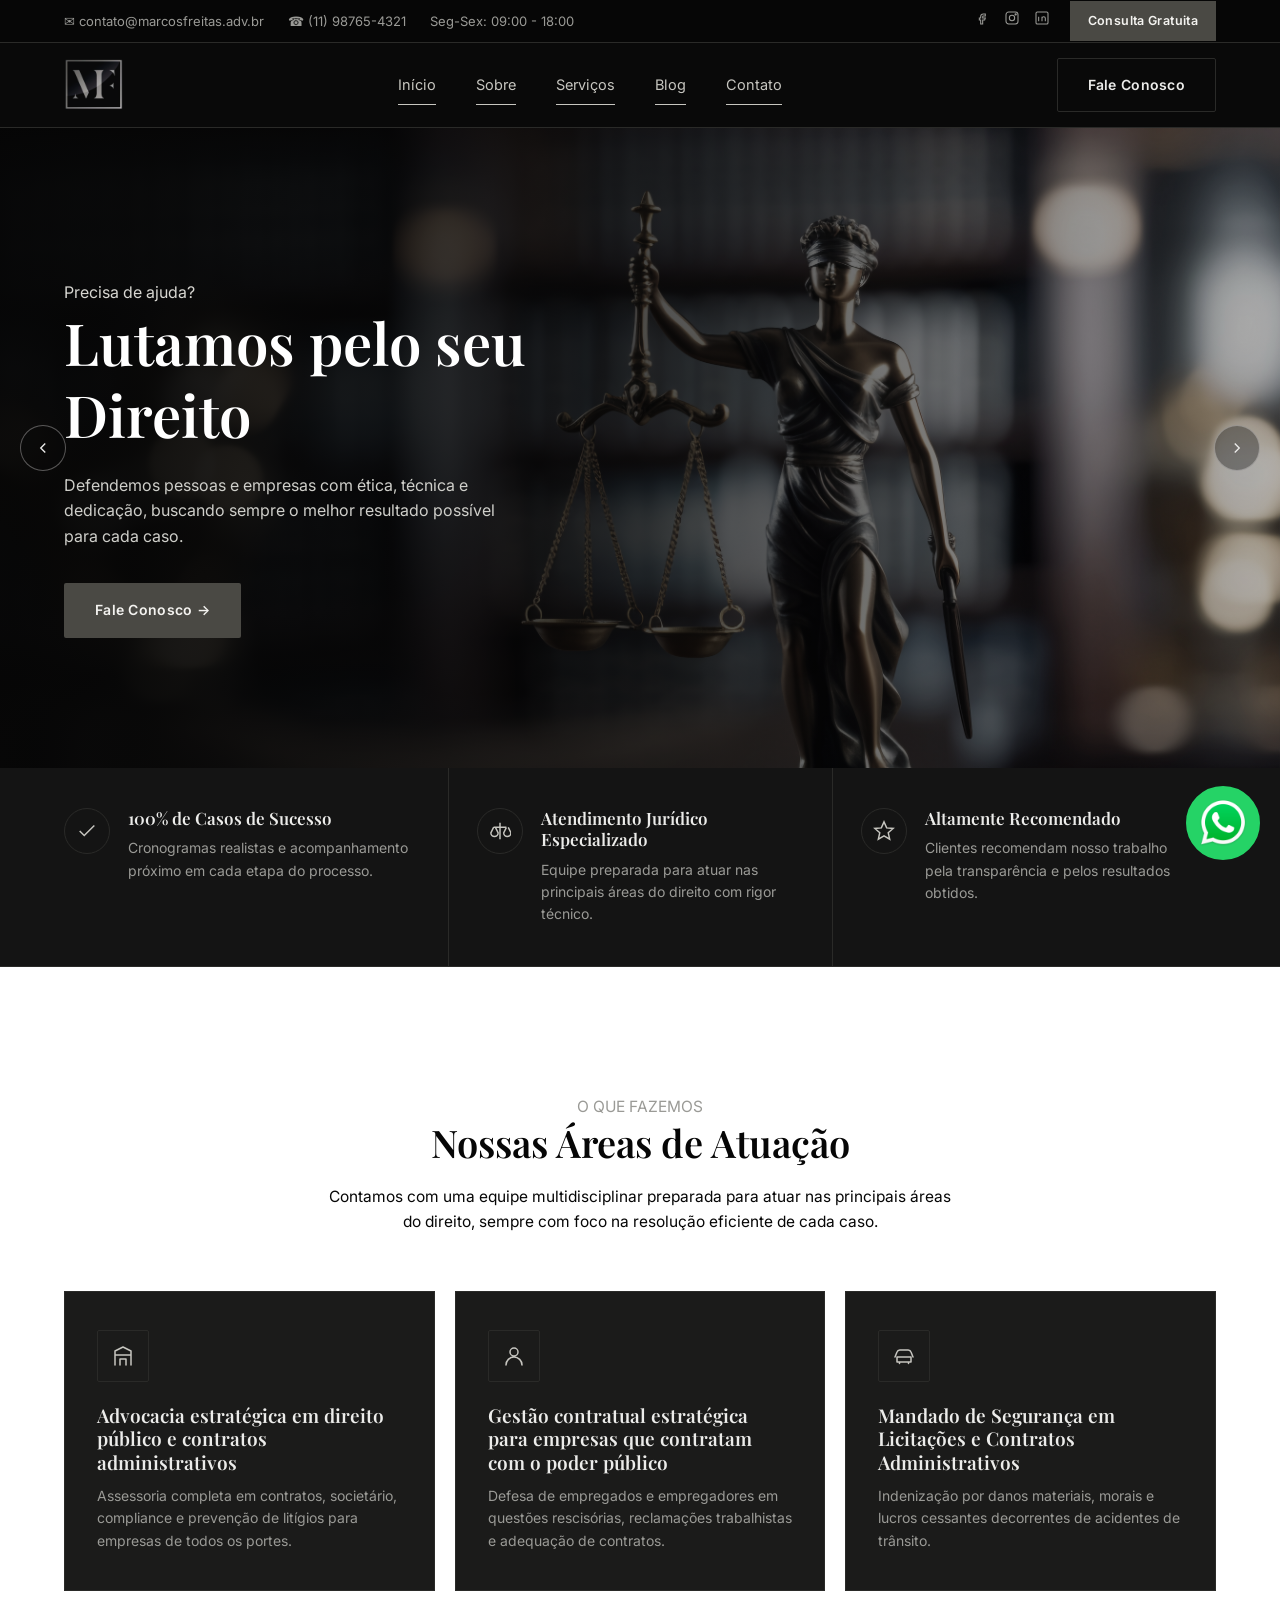
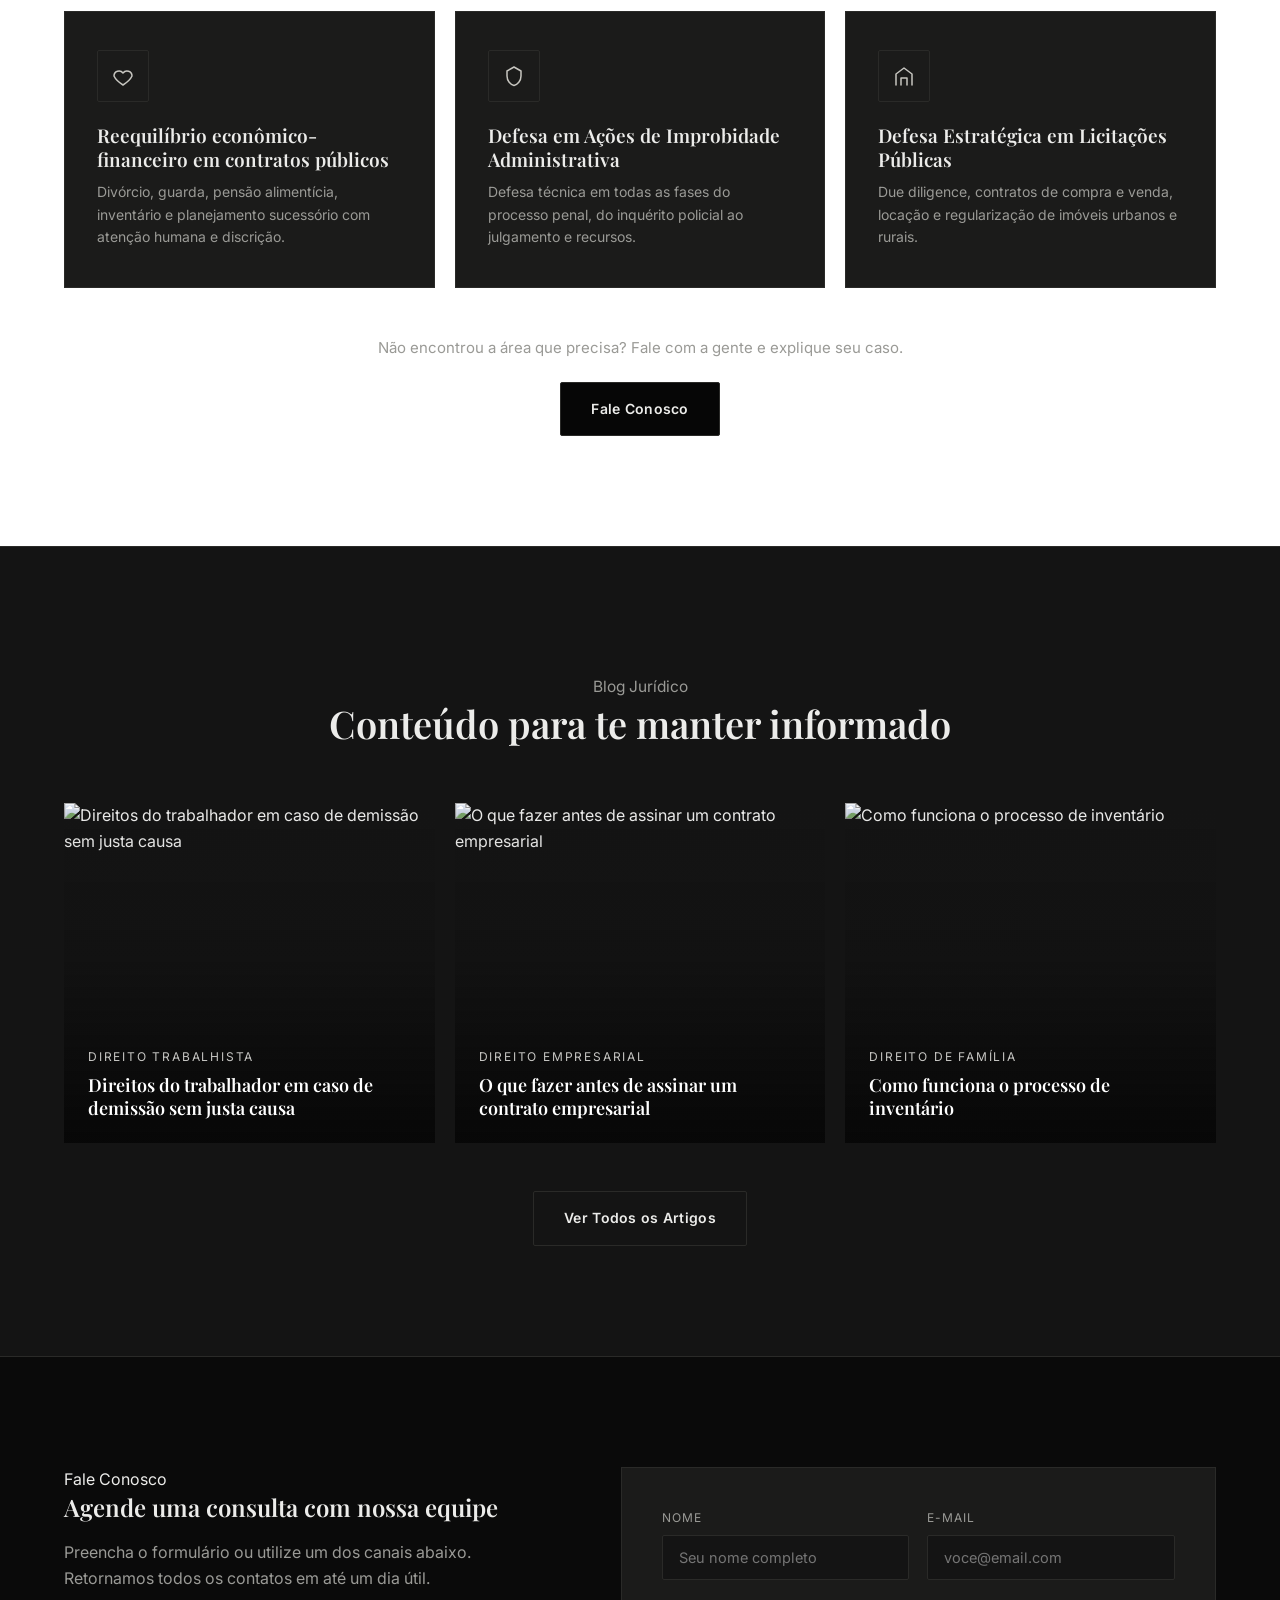
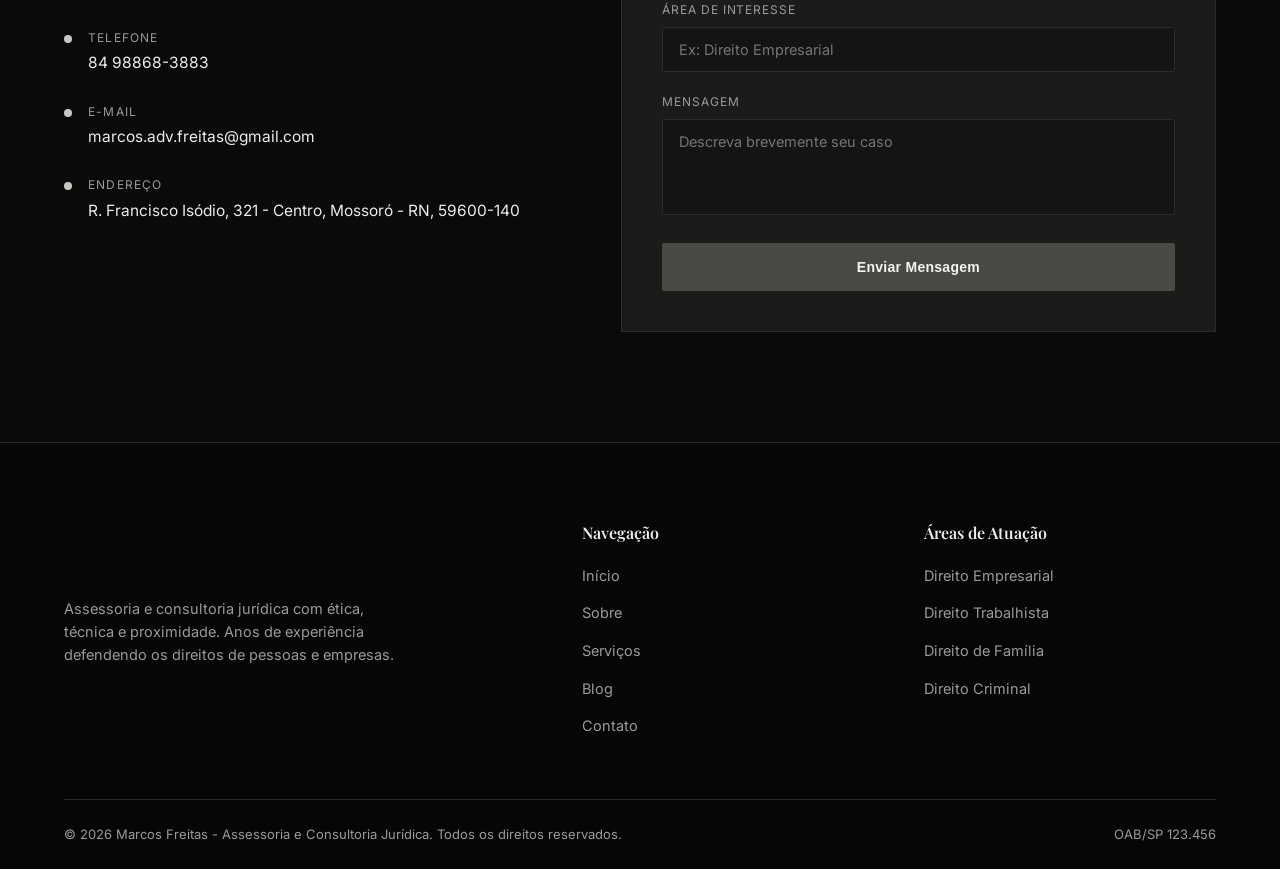
==== commit dae602bb: "btn" ====
--- a/index.html
+++ b/index.html
@@ -221,7 +221,7 @@
 
       <div class="services-footer">
         <p>Não encontrou a área que precisa? Fale com a gente e explique seu caso.</p>
-        <a href="#contato" class="btn btn-outline">Fale Conosco</a>
+        <a href="#contato" class="btn btn-outline" id="btn-cta">Fale Conosco</a>
       </div>
     </div>
   </section>
--- a/css/style.css
+++ b/css/style.css
@@ -677,6 +677,13 @@
   color: #060606;
 }
 
+.services #btn-cta{
+  background-color: #060606;
+}
+.services #btn-cta:hover{
+  background-color: #292828;
+}
+
 .services-grid {
   display: grid;
   grid-template-columns: repeat(3, 1fr);
